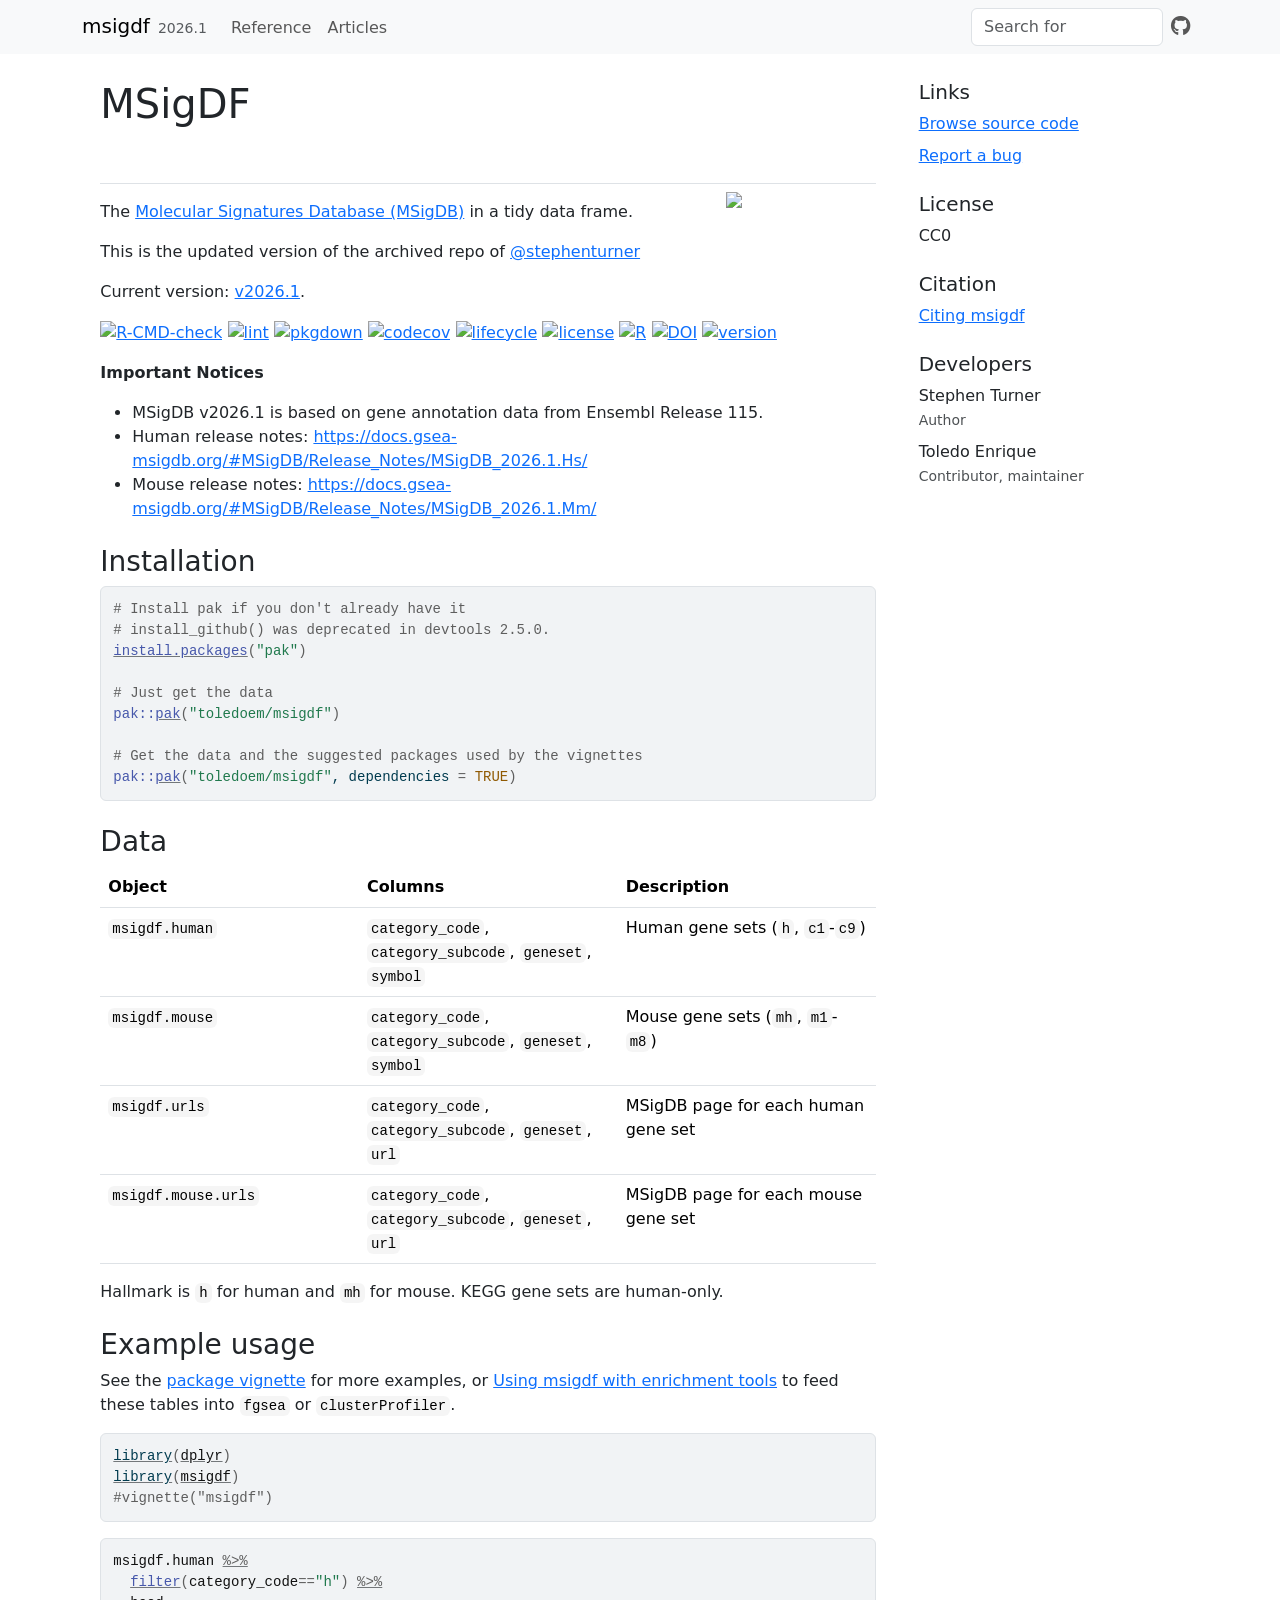
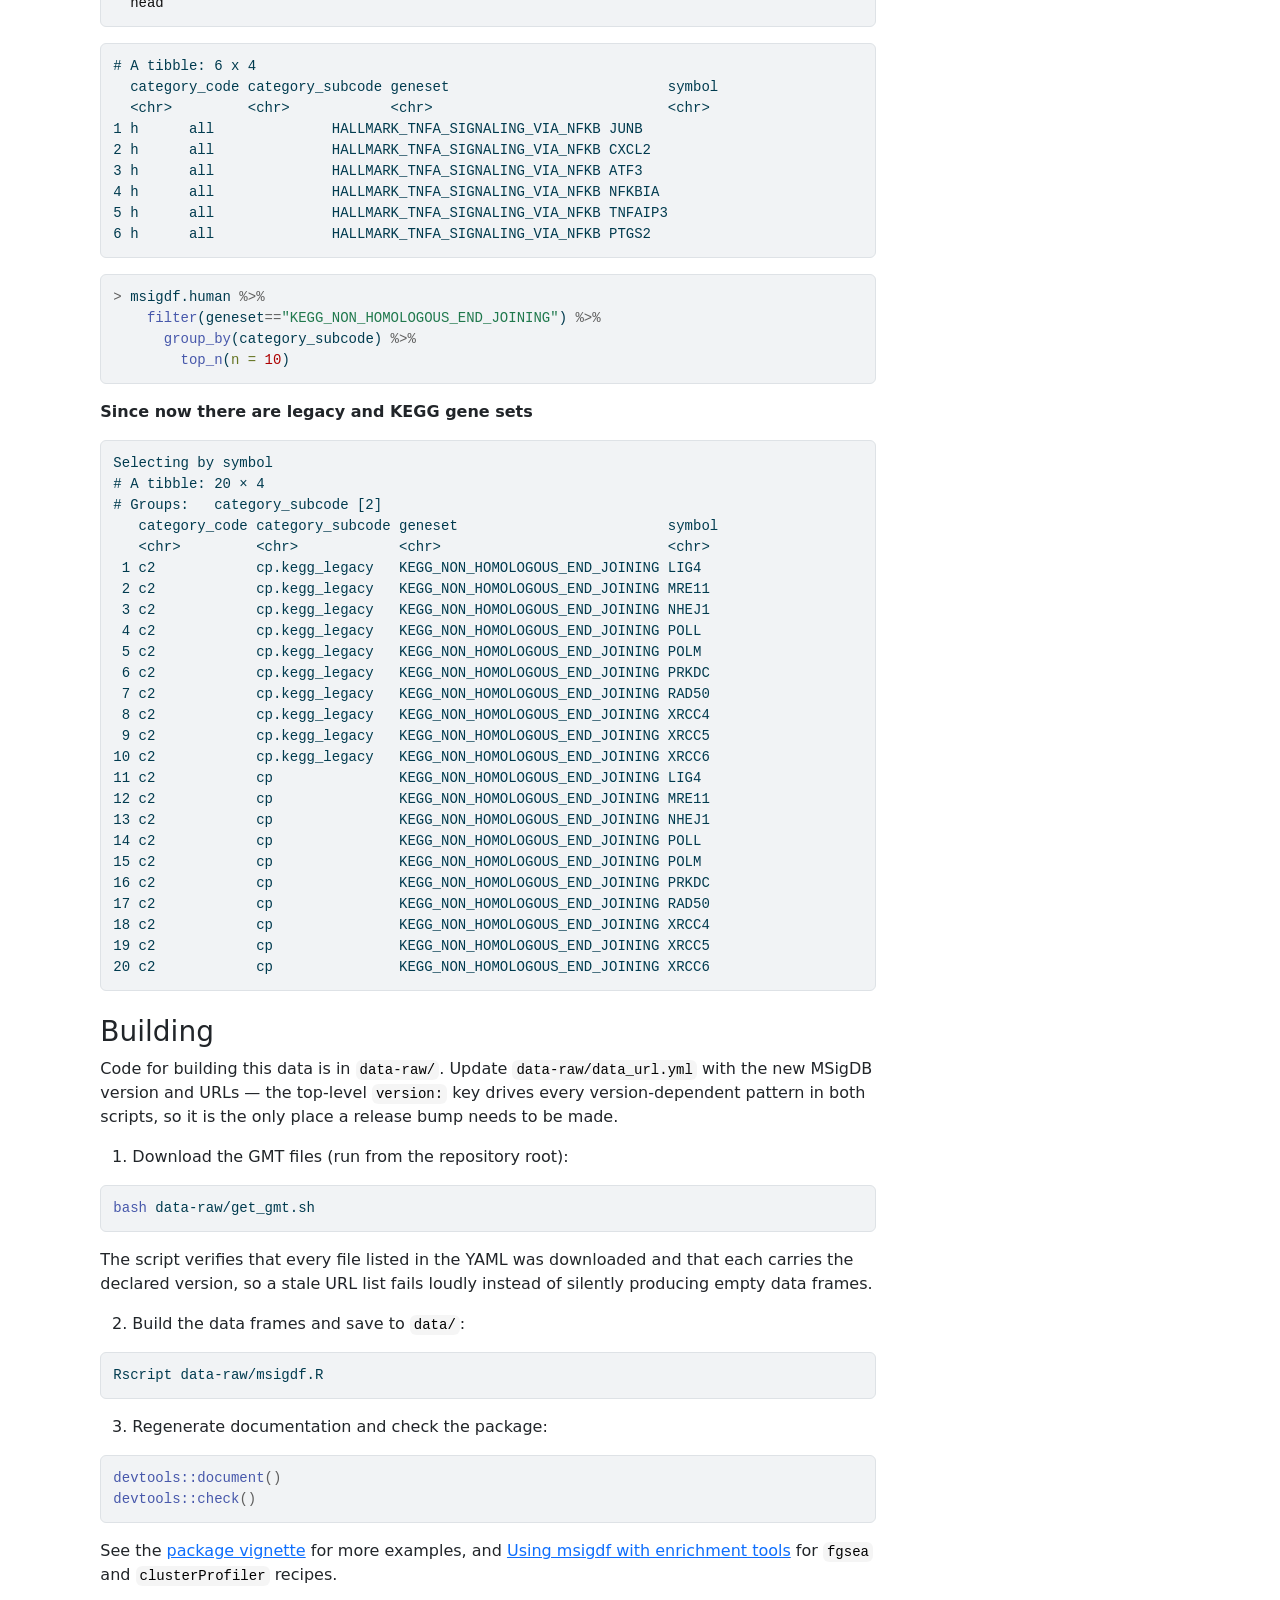
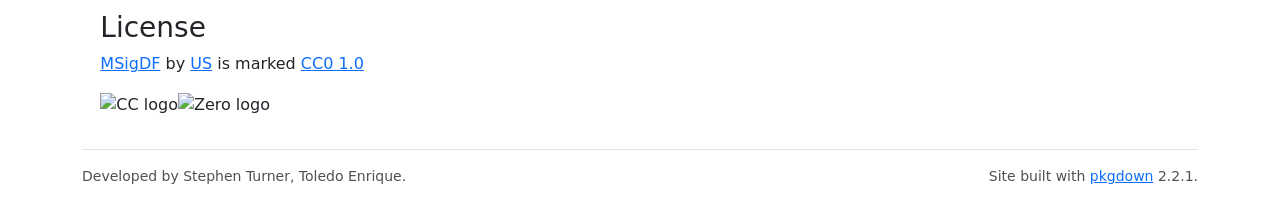
==== index.html @ 51d8883b "Deploying to gh-pages from @ ToledoEM/msigdf@6c881b6baaf37e70aa551304f476801bcb4c322a 🚀" ====
<!DOCTYPE html>
<!-- Generated by pkgdown: do not edit by hand --><html lang="en">
<head>
<meta http-equiv="Content-Type" content="text/html; charset=UTF-8">
<meta charset="utf-8">
<meta http-equiv="X-UA-Compatible" content="IE=edge">
<meta name="viewport" content="width=device-width, initial-scale=1, shrink-to-fit=no">
<title>msigdf • msigdf</title>
<script src="deps/jquery-3.6.0/jquery-3.6.0.min.js"></script><meta name="viewport" content="width=device-width, initial-scale=1, shrink-to-fit=no">
<link href="deps/bootstrap-5.3.8/bootstrap.min.css" rel="stylesheet">
<script src="deps/bootstrap-5.3.8/bootstrap.bundle.min.js"></script><link href="deps/font-awesome-6.5.2/css/all.min.css" rel="stylesheet">
<link href="deps/font-awesome-6.5.2/css/v4-shims.min.css" rel="stylesheet">
<script src="deps/headroom-0.11.0/headroom.min.js"></script><script src="deps/headroom-0.11.0/jQuery.headroom.min.js"></script><script src="deps/bootstrap-toc-1.0.1/bootstrap-toc.min.js"></script><script src="deps/clipboard.js-2.0.11/clipboard.min.js"></script><script src="deps/search-1.0.0/autocomplete.jquery.min.js"></script><script src="deps/search-1.0.0/fuse.min.js"></script><script src="deps/search-1.0.0/mark.min.js"></script><!-- pkgdown --><script src="pkgdown.js"></script><meta property="og:title" content="msigdf">
<meta name="description" content="The Molecular Signatures Database (MSigDB) in a tidy data frame">
<meta property="og:description" content="The Molecular Signatures Database (MSigDB) in a tidy data frame">
<script data-goatcounter="https://etoledo.goatcounter.com/count" async src="//gc.zgo.at/count.js"></script>
</head>
<body>
    <a href="#main" class="visually-hidden-focusable">Skip to contents</a>


    <nav class="navbar navbar-expand-lg fixed-top bg-light" data-bs-theme="light" aria-label="Site navigation"><div class="container">

    <a class="navbar-brand me-2" href="index.html">msigdf</a>

    <small class="nav-text text-muted me-auto" data-bs-toggle="tooltip" data-bs-placement="bottom" title="">2026.1</small>


    <button class="navbar-toggler" type="button" data-bs-toggle="collapse" data-bs-target="#navbar" aria-controls="navbar" aria-expanded="false" aria-label="Toggle navigation">
      <span class="navbar-toggler-icon"></span>
    </button>

    <div id="navbar" class="collapse navbar-collapse ms-3">
      <ul class="navbar-nav me-auto">
<li class="nav-item"><a class="nav-link" href="reference/index.html">Reference</a></li>
<li class="nav-item"><a class="nav-link" href="articles/index.html">Articles</a></li>
      </ul>
<ul class="navbar-nav">
<li class="nav-item"><form class="form-inline" role="search">
 <input class="form-control" type="search" name="search-input" id="search-input" autocomplete="off" aria-label="Search site" placeholder="Search for" data-search-index="search.json">
</form></li>
<li class="nav-item"><a class="external-link nav-link" href="https://github.com/ToledoEM/msigdf/" aria-label="GitHub"><span class="fa fab fa-github fa-lg"></span></a></li>
      </ul>
</div>


  </div>
</nav><div class="container template-home">
<div class="row">
  <main id="main" class="col-md-9"><div class="section level1">
<div class="page-header"><h1 id="msigdf">MSigDF<a class="anchor" aria-label="anchor" href="#msigdf"></a>
</h1></div>
<p><img src="https://toledoem.github.io/img/msigdf_logo.png" align="right" width="150/"></p>
<p>The <a href="https://www.gsea-msigdb.org/gsea/msigdb/index.jsp" class="external-link">Molecular Signatures Database (MSigDB)</a> in a tidy data frame.</p>
<p>This is the updated version of the archived repo of <a href="https://github.com/stephenturner/msigdf/pull/1" class="external-link">@stephenturner</a></p>
<p>Current version: <a href="https://docs.gsea-msigdb.org/#MSigDB/Release_Notes/MSigDB_Latest/" class="external-link">v2026.1</a>.</p>
<p><a href="https://github.com/ToledoEM/msigdf/actions/workflows/R-CMD-check.yaml" class="external-link"><img src="https://img.shields.io/github/actions/workflow/status/ToledoEM/msigdf/R-CMD-check.yaml?branch=master&amp;label=R-CMD-check&amp;style=flat-square" alt="R-CMD-check"></a> <a href="https://github.com/ToledoEM/msigdf/actions/workflows/lint.yaml" class="external-link"><img src="https://img.shields.io/github/actions/workflow/status/ToledoEM/msigdf/lint.yaml?branch=master&amp;label=lint&amp;style=flat-square" alt="lint"></a> <a href="https://toledoem.github.io/msigdf/"><img src="https://img.shields.io/github/actions/workflow/status/ToledoEM/msigdf/pkgdown.yaml?branch=master&amp;label=pkgdown&amp;style=flat-square" alt="pkgdown"></a> <a href="https://app.codecov.io/gh/ToledoEM/msigdf?branch=master" class="external-link"><img src="https://img.shields.io/codecov/c/github/ToledoEM/msigdf?branch=master&amp;style=flat-square" alt="codecov"></a> <a href="https://lifecycle.r-lib.org/articles/stages.html#stable" class="external-link"><img src="https://img.shields.io/badge/lifecycle-stable-brightgreen?style=flat-square" alt="lifecycle"></a> <a href="https://creativecommons.org/publicdomain/zero/1.0/" class="external-link"><img src="https://img.shields.io/badge/license-CC0%201.0-lightgrey?style=flat-square" alt="license"></a> <a href="https://cran.r-project.org/" class="external-link"><img src="https://img.shields.io/badge/R-%3E%3D%203.5-blue?style=flat-square" alt="R"></a> <a href="https://doi.org/10.5281/zenodo.16815639" class="external-link"><img src="https://img.shields.io/badge/DOI-10.5281%2Fzenodo.16815639-blue?style=flat-square" alt="DOI"></a> <a href="https://github.com/ToledoEM/msigdf/releases" class="external-link"><img src="https://img.shields.io/badge/version-2026.1-blue?style=flat-square" alt="version"></a></p>
<p><strong>Important Notices</strong></p>
<ul>
<li>MSigDB v2026.1 is based on gene annotation data from Ensembl Release 115.</li>
<li>Human release notes: <a href="https://docs.gsea-msigdb.org/#MSigDB/Release_Notes/MSigDB_2026.1.Hs/" class="external-link uri">https://docs.gsea-msigdb.org/#MSigDB/Release_Notes/MSigDB_2026.1.Hs/</a>
</li>
<li>Mouse release notes: <a href="https://docs.gsea-msigdb.org/#MSigDB/Release_Notes/MSigDB_2026.1.Mm/" class="external-link uri">https://docs.gsea-msigdb.org/#MSigDB/Release_Notes/MSigDB_2026.1.Mm/</a>
</li>
</ul>
<div class="section level2">
<h2 id="installation">Installation<a class="anchor" aria-label="anchor" href="#installation"></a>
</h2>
<div class="sourceCode" id="cb1"><pre class="downlit sourceCode r">
<code class="sourceCode R"><span><span class="co"># Install pak if you don't already have it </span></span>
<span><span class="co"># install_github() was deprecated in devtools 2.5.0.</span></span>
<span><span class="fu"><a href="https://rdrr.io/r/utils/install.packages.html" class="external-link">install.packages</a></span><span class="op">(</span><span class="st">"pak"</span><span class="op">)</span></span>
<span></span>
<span><span class="co"># Just get the data</span></span>
<span><span class="fu">pak</span><span class="fu">::</span><span class="fu"><a href="https://pak.r-lib.org/reference/pak.html" class="external-link">pak</a></span><span class="op">(</span><span class="st">"toledoem/msigdf"</span><span class="op">)</span></span>
<span></span>
<span><span class="co"># Get the data and the suggested packages used by the vignettes</span></span>
<span><span class="fu">pak</span><span class="fu">::</span><span class="fu"><a href="https://pak.r-lib.org/reference/pak.html" class="external-link">pak</a></span><span class="op">(</span><span class="st">"toledoem/msigdf"</span>, dependencies <span class="op">=</span> <span class="cn">TRUE</span><span class="op">)</span></span></code></pre></div>
</div>
<div class="section level2">
<h2 id="data">Data<a class="anchor" aria-label="anchor" href="#data"></a>
</h2>
<table class="table">
<colgroup>
<col width="33%">
<col width="33%">
<col width="33%">
</colgroup>
<thead><tr>
<th>Object</th>
<th>Columns</th>
<th>Description</th>
</tr></thead>
<tbody>
<tr>
<td><code>msigdf.human</code></td>
<td>
<code>category_code</code>, <code>category_subcode</code>, <code>geneset</code>, <code>symbol</code>
</td>
<td>Human gene sets (<code>h</code>, <code>c1</code>-<code>c9</code>)</td>
</tr>
<tr>
<td><code>msigdf.mouse</code></td>
<td>
<code>category_code</code>, <code>category_subcode</code>, <code>geneset</code>, <code>symbol</code>
</td>
<td>Mouse gene sets (<code>mh</code>, <code>m1</code>-<code>m8</code>)</td>
</tr>
<tr>
<td><code>msigdf.urls</code></td>
<td>
<code>category_code</code>, <code>category_subcode</code>, <code>geneset</code>, <code>url</code>
</td>
<td>MSigDB page for each human gene set</td>
</tr>
<tr>
<td><code>msigdf.mouse.urls</code></td>
<td>
<code>category_code</code>, <code>category_subcode</code>, <code>geneset</code>, <code>url</code>
</td>
<td>MSigDB page for each mouse gene set</td>
</tr>
</tbody>
</table>
<p>Hallmark is <code>h</code> for human and <code>mh</code> for mouse. KEGG gene sets are human-only.</p>
</div>
<div class="section level2">
<h2 id="example-usage">Example usage<a class="anchor" aria-label="anchor" href="#example-usage"></a>
</h2>
<p>See the <a href="https://toledoem.github.io/msigdf/articles/msigdf.html">package vignette</a> for more examples, or <a href="https://toledoem.github.io/msigdf/articles/gsea-workflows.html">Using msigdf with enrichment tools</a> to feed these tables into <code>fgsea</code> or <code>clusterProfiler</code>.</p>
<div class="sourceCode" id="cb2"><pre class="downlit sourceCode r">
<code class="sourceCode R"><span><span class="kw"><a href="https://rdrr.io/r/base/library.html" class="external-link">library</a></span><span class="op">(</span><span class="va"><a href="https://dplyr.tidyverse.org" class="external-link">dplyr</a></span><span class="op">)</span></span>
<span><span class="kw"><a href="https://rdrr.io/r/base/library.html" class="external-link">library</a></span><span class="op">(</span><span class="va"><a href="https://toledoem.github.io/msigdf/">msigdf</a></span><span class="op">)</span></span>
<span><span class="co">#vignette("msigdf")</span></span></code></pre></div>
<div class="sourceCode" id="cb3"><pre class="downlit sourceCode r">
<code class="sourceCode R"><span><span class="va">msigdf.human</span> <span class="op"><a href="https://magrittr.tidyverse.org/reference/pipe.html" class="external-link">%&gt;%</a></span></span>
<span>  <span class="fu"><a href="https://dplyr.tidyverse.org/reference/filter.html" class="external-link">filter</a></span><span class="op">(</span><span class="va">category_code</span><span class="op">==</span><span class="st">"h"</span><span class="op">)</span> <span class="op"><a href="https://magrittr.tidyverse.org/reference/pipe.html" class="external-link">%&gt;%</a></span></span>
<span>  <span class="va">head</span></span></code></pre></div>
<pre><code># A tibble: 6 x 4
  category_code category_subcode geneset                          symbol
  &lt;chr&gt;         &lt;chr&gt;            &lt;chr&gt;                            &lt;chr&gt;
1 h      all              HALLMARK_TNFA_SIGNALING_VIA_NFKB JUNB
2 h      all              HALLMARK_TNFA_SIGNALING_VIA_NFKB CXCL2
3 h      all              HALLMARK_TNFA_SIGNALING_VIA_NFKB ATF3
4 h      all              HALLMARK_TNFA_SIGNALING_VIA_NFKB NFKBIA
5 h      all              HALLMARK_TNFA_SIGNALING_VIA_NFKB TNFAIP3
6 h      all              HALLMARK_TNFA_SIGNALING_VIA_NFKB PTGS2 </code></pre>
<div class="sourceCode" id="cb5"><pre class="sourceCode r"><code class="sourceCode r"><span id="cb5-1"><a href="#cb5-1" tabindex="-1"></a><span class="sc">&gt;</span> msigdf.human <span class="sc">%&gt;%</span> </span>
<span id="cb5-2"><a href="#cb5-2" tabindex="-1"></a>    <span class="fu">filter</span>(geneset<span class="sc">==</span><span class="st">"KEGG_NON_HOMOLOGOUS_END_JOINING"</span>) <span class="sc">%&gt;%</span> </span>
<span id="cb5-3"><a href="#cb5-3" tabindex="-1"></a>      <span class="fu">group_by</span>(category_subcode) <span class="sc">%&gt;%</span> </span>
<span id="cb5-4"><a href="#cb5-4" tabindex="-1"></a>        <span class="fu">top_n</span>(<span class="at">n =</span> <span class="dv">10</span>)</span></code></pre></div>
<p><strong>Since now there are legacy and KEGG gene sets</strong></p>
<pre><code>Selecting by symbol
# A tibble: 20 × 4
# Groups:   category_subcode [2]
   category_code category_subcode geneset                         symbol
   &lt;chr&gt;         &lt;chr&gt;            &lt;chr&gt;                           &lt;chr&gt;
 1 c2            cp.kegg_legacy   KEGG_NON_HOMOLOGOUS_END_JOINING LIG4
 2 c2            cp.kegg_legacy   KEGG_NON_HOMOLOGOUS_END_JOINING MRE11
 3 c2            cp.kegg_legacy   KEGG_NON_HOMOLOGOUS_END_JOINING NHEJ1
 4 c2            cp.kegg_legacy   KEGG_NON_HOMOLOGOUS_END_JOINING POLL
 5 c2            cp.kegg_legacy   KEGG_NON_HOMOLOGOUS_END_JOINING POLM
 6 c2            cp.kegg_legacy   KEGG_NON_HOMOLOGOUS_END_JOINING PRKDC
 7 c2            cp.kegg_legacy   KEGG_NON_HOMOLOGOUS_END_JOINING RAD50
 8 c2            cp.kegg_legacy   KEGG_NON_HOMOLOGOUS_END_JOINING XRCC4
 9 c2            cp.kegg_legacy   KEGG_NON_HOMOLOGOUS_END_JOINING XRCC5
10 c2            cp.kegg_legacy   KEGG_NON_HOMOLOGOUS_END_JOINING XRCC6
11 c2            cp               KEGG_NON_HOMOLOGOUS_END_JOINING LIG4
12 c2            cp               KEGG_NON_HOMOLOGOUS_END_JOINING MRE11
13 c2            cp               KEGG_NON_HOMOLOGOUS_END_JOINING NHEJ1
14 c2            cp               KEGG_NON_HOMOLOGOUS_END_JOINING POLL
15 c2            cp               KEGG_NON_HOMOLOGOUS_END_JOINING POLM
16 c2            cp               KEGG_NON_HOMOLOGOUS_END_JOINING PRKDC
17 c2            cp               KEGG_NON_HOMOLOGOUS_END_JOINING RAD50
18 c2            cp               KEGG_NON_HOMOLOGOUS_END_JOINING XRCC4
19 c2            cp               KEGG_NON_HOMOLOGOUS_END_JOINING XRCC5
20 c2            cp               KEGG_NON_HOMOLOGOUS_END_JOINING XRCC6 </code></pre>
</div>
<div class="section level2">
<h2 id="building">Building<a class="anchor" aria-label="anchor" href="#building"></a>
</h2>
<p>Code for building this data is in <code>data-raw/</code>. Update <code>data-raw/data_url.yml</code> with the new MSigDB version and URLs — the top-level <code>version:</code> key drives every version-dependent pattern in both scripts, so it is the only place a release bump needs to be made.</p>
<ol style="list-style-type: decimal">
<li>Download the GMT files (run from the repository root):</li>
</ol>
<div class="sourceCode" id="cb7"><pre class="sourceCode bash"><code class="sourceCode bash"><span id="cb7-1"><a href="#cb7-1" tabindex="-1"></a><span class="fu">bash</span> data-raw/get_gmt.sh</span></code></pre></div>
<p>The script verifies that every file listed in the YAML was downloaded and that each carries the declared version, so a stale URL list fails loudly instead of silently producing empty data frames.</p>
<ol start="2" style="list-style-type: decimal">
<li>Build the data frames and save to <code>data/</code>:</li>
</ol>
<div class="sourceCode" id="cb8"><pre class="sourceCode bash"><code class="sourceCode bash"><span id="cb8-1"><a href="#cb8-1" tabindex="-1"></a><span class="ex">Rscript</span> data-raw/msigdf.R</span></code></pre></div>
<ol start="3" style="list-style-type: decimal">
<li>Regenerate documentation and check the package:</li>
</ol>
<div class="sourceCode" id="cb9"><pre class="downlit sourceCode r">
<code class="sourceCode R"><span><span class="fu">devtools</span><span class="fu">::</span><span class="fu">document</span><span class="op">(</span><span class="op">)</span></span>
<span><span class="fu">devtools</span><span class="fu">::</span><span class="fu">check</span><span class="op">(</span><span class="op">)</span></span></code></pre></div>
<p>See the <a href="https://toledoem.github.io/msigdf/articles/msigdf.html">package vignette</a> for more examples, and <a href="https://toledoem.github.io/msigdf/articles/gsea-workflows.html">Using msigdf with enrichment tools</a> for <code>fgsea</code> and <code>clusterProfiler</code> recipes.</p>
</div>
<div class="section level2">
<h2 id="license">License<a class="anchor" aria-label="anchor" href="#license"></a>
</h2>
<p><a href="https://creativecommons.org" class="external-link">MSigDF</a> by <a href="https://creativecommons.org" class="external-link">US</a> is marked <a href="https://creativecommons.org/publicdomain/zero/1.0/" class="external-link">CC0 1.0</a></p>
<p><img src="https://mirrors.creativecommons.org/presskit/icons/cc.svg" alt="CC logo" width="30"><img src="https://mirrors.creativecommons.org/presskit/icons/zero.svg" alt="Zero logo" width="30"></p>
</div>
</div>
  </main><aside class="col-md-3"><div class="links">
<h2 data-toc-skip>Links</h2>
<ul class="list-unstyled">
<li><a href="https://github.com/ToledoEM/msigdf/" class="external-link">Browse source code</a></li>
<li><a href="https://github.com/ToledoEM/msigdf/issues" class="external-link">Report a bug</a></li>
</ul>
</div>

<div class="license">
<h2 data-toc-skip>License</h2>
<ul class="list-unstyled">
<li>CC0</li>
</ul>
</div>


<div class="citation">
<h2 data-toc-skip>Citation</h2>
<ul class="list-unstyled">
<li><a href="authors.html#citation">Citing msigdf</a></li>
</ul>
</div>

<div class="developers">
<h2 data-toc-skip>Developers</h2>
<ul class="list-unstyled">
<li>Stephen Turner <br><small class="roles"> Author </small>   </li>
<li>Toledo Enrique <br><small class="roles"> Contributor, maintainer </small>   </li>
</ul>
</div>



  </aside>
</div>


    <footer><div class="pkgdown-footer-left">
  <p>Developed by Stephen Turner, Toledo Enrique.</p>
</div>

<div class="pkgdown-footer-right">
  <p>Site built with <a href="https://pkgdown.r-lib.org/" class="external-link">pkgdown</a> 2.2.1.</p>
</div>

    </footer>
</div>





  </body>
</html>
---- deps/font-awesome-6.5.2/css/v4-shims.min.css ----
/*!
 * Font Awesome Free 6.5.2 by @fontawesome - https://fontawesome.com
 * License - https://fontawesome.com/license/free (Icons: CC BY 4.0, Fonts: SIL OFL 1.1, Code: MIT License)
 * Copyright 2024 Fonticons, Inc.
 */
.fa.fa-glass:before{content:"\f000"}.fa.fa-envelope-o{font-family:"Font Awesome 6 Free";font-weight:400}.fa.fa-envelope-o:before{content:"\f0e0"}.fa.fa-star-o{font-family:"Font Awesome 6 Free";font-weight:400}.fa.fa-star-o:before{content:"\f005"}.fa.fa-close:before,.fa.fa-remove:before{content:"\f00d"}.fa.fa-gear:before{content:"\f013"}.fa.fa-trash-o{font-family:"Font Awesome 6 Free";font-weight:400}.fa.fa-trash-o:before{content:"\f2ed"}.fa.fa-home:before{content:"\f015"}.fa.fa-file-o{font-family:"Font Awesome 6 Free";font-weight:400}.fa.fa-file-o:before{content:"\f15b"}.fa.fa-clock-o{font-family:"Font Awesome 6 Free";font-weight:400}.fa.fa-clock-o:before{content:"\f017"}.fa.fa-arrow-circle-o-down{font-family:"Font Awesome 6 Free";font-weight:400}.fa.fa-arrow-circle-o-down:before{content:"\f358"}.fa.fa-arrow-circle-o-up{font-family:"Font Awesome 6 Free";font-weight:400}.fa.fa-arrow-circle-o-up:before{content:"\f35b"}.fa.fa-play-circle-o{font-family:"Font Awesome 6 Free";font-weight:400}.fa.fa-play-circle-o:before{content:"\f144"}.fa.fa-repeat:before,.fa.fa-rotate-right:before{content:"\f01e"}.fa.fa-refresh:before{content:"\f021"}.fa.fa-list-alt{font-family:"Font Awesome 6 Free";font-weight:400}.fa.fa-list-alt:before{content:"\f022"}.fa.fa-dedent:before{content:"\f03b"}.fa.fa-video-camera:before{content:"\f03d"}.fa.fa-picture-o{font-family:"Font Awesome 6 Free";font-weight:400}.fa.fa-picture-o:before{content:"\f03e"}.fa.fa-photo{font-family:"Font Awesome 6 Free";font-weight:400}.fa.fa-photo:before{content:"\f03e"}.fa.fa-image{font-family:"Font Awesome 6 Free";font-weight:400}.fa.fa-image:before{content:"\f03e"}.fa.fa-map-marker:before{content:"\f3c5"}.fa.fa-pencil-square-o{font-family:"Font Awesome 6 Free";font-weight:400}.fa.fa-pencil-square-o:before{content:"\f044"}.fa.fa-edit{font-family:"Font Awesome 6 Free";font-weight:400}.fa.fa-edit:before{content:"\f044"}.fa.fa-share-square-o:before{content:"\f14d"}.fa.fa-check-square-o{font-family:"Font Awesome 6 Free";font-weight:400}.fa.fa-check-square-o:before{content:"\f14a"}.fa.fa-arrows:before{content:"\f0b2"}.fa.fa-times-circle-o{font-family:"Font Awesome 6 Free";font-weight:400}.fa.fa-times-circle-o:before{content:"\f057"}.fa.fa-check-circle-o{font-family:"Font Awesome 6 Free";font-weight:400}.fa.fa-check-circle-o:before{content:"\f058"}.fa.fa-mail-forward:before{content:"\f064"}.fa.fa-expand:before{content:"\f424"}.fa.fa-compress:before{content:"\f422"}.fa.fa-eye,.fa.fa-eye-slash{font-family:"Font Awesome 6 Free";font-weight:400}.fa.fa-warning:before{content:"\f071"}.fa.fa-calendar:before{content:"\f073"}.fa.fa-arrows-v:before{content:"\f338"}.fa.fa-arrows-h:before{content:"\f337"}.fa.fa-bar-chart-o:before,.fa.fa-bar-chart:before{content:"\e0e3"}.fa.fa-twitter-square{font-family:"Font Awesome 6 Brands";font-weight:400}.fa.fa-twitter-square:before{content:"\f081"}.fa.fa-facebook-square{font-family:"Font Awesome 6 Brands";font-weight:400}.fa.fa-facebook-square:before{content:"\f082"}.fa.fa-gears:before{content:"\f085"}.fa.fa-thumbs-o-up{font-family:"Font Awesome 6 Free";font-weight:400}.fa.fa-thumbs-o-up:before{content:"\f164"}.fa.fa-thumbs-o-down{font-family:"Font Awesome 6 Free";font-weight:400}.fa.fa-thumbs-o-down:before{content:"\f165"}.fa.fa-heart-o{font-family:"Font Awesome 6 Free";font-weight:400}.fa.fa-heart-o:before{content:"\f004"}.fa.fa-sign-out:before{content:"\f2f5"}.fa.fa-linkedin-square{font-family:"Font Awesome 6 Brands";font-weight:400}.fa.fa-linkedin-square:before{content:"\f08c"}.fa.fa-thumb-tack:before{content:"\f08d"}.fa.fa-external-link:before{content:"\f35d"}.fa.fa-sign-in:before{content:"\f2f6"}.fa.fa-github-square{font-family:"Font Awesome 6 Brands";font-weight:400}.fa.fa-github-square:before{content:"\f092"}.fa.fa-lemon-o{font-family:"Font Awesome 6 Free";font-weight:400}.fa.fa-lemon-o:before{content:"\f094"}.fa.fa-square-o{font-family:"Font Awesome 6 Free";font-weight:400}.fa.fa-square-o:before{content:"\f0c8"}.fa.fa-bookmark-o{font-family:"Font Awesome 6 Free";font-weight:400}.fa.fa-bookmark-o:before{content:"\f02e"}.fa.fa-facebook,.fa.fa-twitter{font-family:"Font Awesome 6 Brands";font-weight:400}.fa.fa-facebook:before{content:"\f39e"}.fa.fa-facebook-f{font-family:"Font Awesome 6 Brands";font-weight:400}.fa.fa-facebook-f:before{content:"\f39e"}.fa.fa-github{font-family:"Font Awesome 6 Brands";font-weight:400}.fa.fa-credit-card{font-family:"Font Awesome 6 Free";font-weight:400}.fa.fa-feed:before{content:"\f09e"}.fa.fa-hdd-o{font-family:"Font Awesome 6 Free";font-weight:400}.fa.fa-hdd-o:before{content:"\f0a0"}.fa.fa-hand-o-right{font-family:"Font Awesome 6 Free";font-weight:400}.fa.fa-hand-o-right:before{content:"\f0a4"}.fa.fa-hand-o-left{font-family:"Font Awesome 6 Free";font-weight:400}.fa.fa-hand-o-left:before{content:"\f0a5"}.fa.fa-hand-o-up{font-family:"Font Awesome 6 Free";font-weight:400}.fa.fa-hand-o-up:before{content:"\f0a6"}.fa.fa-hand-o-down{font-family:"Font Awesome 6 Free";font-weight:400}.fa.fa-hand-o-down:before{content:"\f0a7"}.fa.fa-globe:before{content:"\f57d"}.fa.fa-tasks:before{content:"\f828"}.fa.fa-arrows-alt:before{content:"\f31e"}.fa.fa-group:before{content:"\f0c0"}.fa.fa-chain:before{content:"\f0c1"}.fa.fa-cut:before{content:"\f0c4"}.fa.fa-files-o{font-family:"Font Awesome 6 Free";font-weight:400}.fa.fa-files-o:before{content:"\f0c5"}.fa.fa-floppy-o{font-family:"Font Awesome 6 Free";font-weight:400}.fa.fa-floppy-o:before{content:"\f0c7"}.fa.fa-save{font-family:"Font Awesome 6 Free";font-weight:400}.fa.fa-save:before{content:"\f0c7"}.fa.fa-navicon:before,.fa.fa-reorder:before{content:"\f0c9"}.fa.fa-magic:before{content:"\e2ca"}.fa.fa-pinterest,.fa.fa-pinterest-square{font-family:"Font Awesome 6 Brands";font-weight:400}.fa.fa-pinterest-square:before{content:"\f0d3"}.fa.fa-google-plus-square{font-family:"Font Awesome 6 Brands";font-weight:400}.fa.fa-google-plus-square:before{content:"\f0d4"}.fa.fa-google-plus{font-family:"Font Awesome 6 Brands";font-weight:400}.fa.fa-google-plus:before{content:"\f0d5"}.fa.fa-money:before{content:"\f3d1"}.fa.fa-unsorted:before{content:"\f0dc"}.fa.fa-sort-desc:before{content:"\f0dd"}.fa.fa-sort-asc:before{content:"\f0de"}.fa.fa-linkedin{font-family:"Font Awesome 6 Brands";font-weight:400}.fa.fa-linkedin:before{content:"\f0e1"}.fa.fa-rotate-left:before{content:"\f0e2"}.fa.fa-legal:before{content:"\f0e3"}.fa.fa-dashboard:before,.fa.fa-tachometer:before{content:"\f625"}.fa.fa-comment-o{font-family:"Font Awesome 6 Free";font-weight:400}.fa.fa-comment-o:before{content:"\f075"}.fa.fa-comments-o{font-family:"Font Awesome 6 Free";font-weight:400}.fa.fa-comments-o:before{content:"\f086"}.fa.fa-flash:before{content:"\f0e7"}.fa.fa-clipboard:before{content:"\f0ea"}.fa.fa-lightbulb-o{font-family:"Font Awesome 6 Free";font-weight:400}.fa.fa-lightbulb-o:before{content:"\f0eb"}.fa.fa-exchange:before{content:"\f362"}.fa.fa-cloud-download:before{content:"\f0ed"}.fa.fa-cloud-upload:before{content:"\f0ee"}.fa.fa-bell-o{font-family:"Font Awesome 6 Free";font-weight:400}.fa.fa-bell-o:before{content:"\f0f3"}.fa.fa-cutlery:before{content:"\f2e7"}.fa.fa-file-text-o{font-family:"Font Awesome 6 Free";font-weight:400}.fa.fa-file-text-o:before{content:"\f15c"}.fa.fa-building-o{font-family:"Font Awesome 6 Free";font-weight:400}.fa.fa-building-o:before{content:"\f1ad"}.fa.fa-hospital-o{font-family:"Font Awesome 6 Free";font-weight:400}.fa.fa-hospital-o:before{content:"\f0f8"}.fa.fa-tablet:before{content:"\f3fa"}.fa.fa-mobile-phone:before,.fa.fa-mobile:before{content:"\f3cd"}.fa.fa-circle-o{font-family:"Font Awesome 6 Free";font-weight:400}.fa.fa-circle-o:before{content:"\f111"}.fa.fa-mail-reply:before{content:"\f3e5"}.fa.fa-github-alt{font-family:"Font Awesome 6 Brands";font-weight:400}.fa.fa-folder-o{font-family:"Font Awesome 6 Free";font-weight:400}.fa.fa-folder-o:before{content:"\f07b"}.fa.fa-folder-open-o{font-family:"Font Awesome 6 Free";font-weight:400}.fa.fa-folder-open-o:before{content:"\f07c"}.fa.fa-smile-o{font-family:"Font Awesome 6 Free";font-weight:400}.fa.fa-smile-o:before{content:"\f118"}.fa.fa-frown-o{font-family:"Font Awesome 6 Free";font-weight:400}.fa.fa-frown-o:before{content:"\f119"}.fa.fa-meh-o{font-family:"Font Awesome 6 Free";font-weight:400}.fa.fa-meh-o:before{content:"\f11a"}.fa.fa-keyboard-o{font-family:"Font Awesome 6 Free";font-weight:400}.fa.fa-keyboard-o:before{content:"\f11c"}.fa.fa-flag-o{font-family:"Font Awesome 6 Free";font-weight:400}.fa.fa-flag-o:before{content:"\f024"}.fa.fa-mail-reply-all:before{content:"\f122"}.fa.fa-star-half-o{font-family:"Font Awesome 6 Free";font-weight:400}.fa.fa-star-half-o:before{content:"\f5c0"}.fa.fa-star-half-empty{font-family:"Font Awesome 6 Free";font-weight:400}.fa.fa-star-half-empty:before{content:"\f5c0"}.fa.fa-star-half-full{font-family:"Font Awesome 6 Free";font-weight:400}.fa.fa-star-half-full:before{content:"\f5c0"}.fa.fa-code-fork:before{content:"\f126"}.fa.fa-chain-broken:before,.fa.fa-unlink:before{content:"\f127"}.fa.fa-calendar-o{font-family:"Font Awesome 6 Free";font-weight:400}.fa.fa-calendar-o:before{content:"\f133"}.fa.fa-css3,.fa.fa-html5,.fa.fa-maxcdn{font-family:"Font Awesome 6 Brands";font-weight:400}.fa.fa-unlock-alt:before{content:"\f09c"}.fa.fa-minus-square-o{font-family:"Font Awesome 6 Free";font-weight:400}.fa.fa-minus-square-o:before{content:"\f146"}.fa.fa-level-up:before{content:"\f3bf"}.fa.fa-level-down:before{content:"\f3be"}.fa.fa-pencil-square:before{content:"\f14b"}.fa.fa-external-link-square:before{content:"\f360"}.fa.fa-compass{font-family:"Font Awesome 6 Free";font-weight:400}.fa.fa-caret-square-o-down{font-family:"Font Awesome 6 Free";font-weight:400}.fa.fa-caret-square-o-down:before{content:"\f150"}.fa.fa-toggle-down{font-family:"Font Awesome 6 Free";font-weight:400}.fa.fa-toggle-down:before{content:"\f150"}.fa.fa-caret-square-o-up{font-family:"Font Awesome 6 Free";font-weight:400}.fa.fa-caret-square-o-up:before{content:"\f151"}.fa.fa-toggle-up{font-family:"Font Awesome 6 Free";font-weight:400}.fa.fa-toggle-up:before{content:"\f151"}.fa.fa-caret-square-o-right{font-family:"Font Awesome 6 Free";font-weight:400}.fa.fa-caret-square-o-right:before{content:"\f152"}.fa.fa-toggle-right{font-family:"Font Awesome 6 Free";font-weight:400}.fa.fa-toggle-right:before{content:"\f152"}.fa.fa-eur:before,.fa.fa-euro:before{content:"\f153"}.fa.fa-gbp:before{content:"\f154"}.fa.fa-dollar:before,.fa.fa-usd:before{content:"\24"}.fa.fa-inr:before,.fa.fa-rupee:before{content:"\e1bc"}.fa.fa-cny:before,.fa.fa-jpy:before,.fa.fa-rmb:before,.fa.fa-yen:before{content:"\f157"}.fa.fa-rouble:before,.fa.fa-rub:before,.fa.fa-ruble:before{content:"\f158"}.fa.fa-krw:before,.fa.fa-won:before{content:"\f159"}.fa.fa-bitcoin,.fa.fa-btc{font-family:"Font Awesome 6 Brands";font-weight:400}.fa.fa-bitcoin:before{content:"\f15a"}.fa.fa-file-text:before{content:"\f15c"}.fa.fa-sort-alpha-asc:before{content:"\f15d"}.fa.fa-sort-alpha-desc:before{content:"\f881"}.fa.fa-sort-amount-asc:before{content:"\f884"}.fa.fa-sort-amount-desc:before{content:"\f160"}.fa.fa-sort-numeric-asc:before{content:"\f162"}.fa.fa-sort-numeric-desc:before{content:"\f886"}.fa.fa-youtube-square{font-family:"Font Awesome 6 Brands";font-weight:400}.fa.fa-youtube-square:before{content:"\f431"}.fa.fa-xing,.fa.fa-xing-square,.fa.fa-youtube{font-family:"Font Awesome 6 Brands";font-weight:400}.fa.fa-xing-square:before{content:"\f169"}.fa.fa-youtube-play{font-family:"Font Awesome 6 Brands";font-weight:400}.fa.fa-youtube-play:before{content:"\f167"}.fa.fa-adn,.fa.fa-bitbucket,.fa.fa-bitbucket-square,.fa.fa-dropbox,.fa.fa-flickr,.fa.fa-instagram,.fa.fa-stack-overflow{font-family:"Font Awesome 6 Brands";font-weight:400}.fa.fa-bitbucket-square:before{content:"\f171"}.fa.fa-tumblr,.fa.fa-tumblr-square{font-family:"Font Awesome 6 Brands";font-weight:400}.fa.fa-tumblr-square:before{content:"\f174"}.fa.fa-long-arrow-down:before{content:"\f309"}.fa.fa-long-arrow-up:before{content:"\f30c"}.fa.fa-long-arrow-left:before{content:"\f30a"}.fa.fa-long-arrow-right:before{content:"\f30b"}.fa.fa-android,.fa.fa-apple,.fa.fa-dribbble,.fa.fa-foursquare,.fa.fa-gittip,.fa.fa-gratipay,.fa.fa-linux,.fa.fa-skype,.fa.fa-trello,.fa.fa-windows{font-family:"Font Awesome 6 Brands";font-weight:400}.fa.fa-gittip:before{content:"\f184"}.fa.fa-sun-o{font-family:"Font Awesome 6 Free";font-weight:400}.fa.fa-sun-o:before{content:"\f185"}.fa.fa-moon-o{font-family:"Font Awesome 6 Free";font-weight:400}.fa.fa-moon-o:before{content:"\f186"}.fa.fa-pagelines,.fa.fa-renren,.fa.fa-stack-exchange,.fa.fa-vk,.fa.fa-weibo{font-family:"Font Awesome 6 Brands";font-weight:400}.fa.fa-arrow-circle-o-right{font-family:"Font Awesome 6 Free";font-weight:400}.fa.fa-arrow-circle-o-right:before{content:"\f35a"}.fa.fa-arrow-circle-o-left{font-family:"Font Awesome 6 Free";font-weight:400}.fa.fa-arrow-circle-o-left:before{content:"\f359"}.fa.fa-caret-square-o-left{font-family:"Font Awesome 6 Free";font-weight:400}.fa.fa-caret-square-o-left:before{content:"\f191"}.fa.fa-toggle-left{font-family:"Font Awesome 6 Free";font-weight:400}.fa.fa-toggle-left:before{content:"\f191"}.fa.fa-dot-circle-o{font-family:"Font Awesome 6 Free";font-weight:400}.fa.fa-dot-circle-o:before{content:"\f192"}.fa.fa-vimeo-square{font-family:"Font Awesome 6 Brands";font-weight:400}.fa.fa-vimeo-square:before{content:"\f194"}.fa.fa-try:before,.fa.fa-turkish-lira:before{content:"\e2bb"}.fa.fa-plus-square-o{font-family:"Font Awesome 6 Free";font-weight:400}.fa.fa-plus-square-o:before{content:"\f0fe"}.fa.fa-openid,.fa.fa-slack,.fa.fa-wordpress{font-family:"Font Awesome 6 Brands";font-weight:400}.fa.fa-bank:before,.fa.fa-institution:before{content:"\f19c"}.fa.fa-mortar-board:before{content:"\f19d"}.fa.fa-google,.fa.fa-reddit,.fa.fa-reddit-square,.fa.fa-yahoo{font-family:"Font Awesome 6 Brands";font-weight:400}.fa.fa-reddit-square:before{content:"\f1a2"}.fa.fa-behance,.fa.fa-behance-square,.fa.fa-delicious,.fa.fa-digg,.fa.fa-drupal,.fa.fa-joomla,.fa.fa-pied-piper-alt,.fa.fa-pied-piper-pp,.fa.fa-stumbleupon,.fa.fa-stumbleupon-circle{font-family:"Font Awesome 6 Brands";font-weight:400}.fa.fa-behance-square:before{content:"\f1b5"}.fa.fa-steam,.fa.fa-steam-square{font-family:"Font Awesome 6 Brands";font-weight:400}.fa.fa-steam-square:before{content:"\f1b7"}.fa.fa-automobile:before{content:"\f1b9"}.fa.fa-cab:before{content:"\f1ba"}.fa.fa-deviantart,.fa.fa-soundcloud,.fa.fa-spotify{font-family:"Font Awesome 6 Brands";font-weight:400}.fa.fa-file-pdf-o{font-family:"Font Awesome 6 Free";font-weight:400}.fa.fa-file-pdf-o:before{content:"\f1c1"}.fa.fa-file-word-o{font-family:"Font Awesome 6 Free";font-weight:400}.fa.fa-file-word-o:before{content:"\f1c2"}.fa.fa-file-excel-o{font-family:"Font Awesome 6 Free";font-weight:400}.fa.fa-file-excel-o:before{content:"\f1c3"}.fa.fa-file-powerpoint-o{font-family:"Font Awesome 6 Free";font-weight:400}.fa.fa-file-powerpoint-o:before{content:"\f1c4"}.fa.fa-file-image-o{font-family:"Font Awesome 6 Free";font-weight:400}.fa.fa-file-image-o:before{content:"\f1c5"}.fa.fa-file-photo-o{font-family:"Font Awesome 6 Free";font-weight:400}.fa.fa-file-photo-o:before{content:"\f1c5"}.fa.fa-file-picture-o{font-family:"Font Awesome 6 Free";font-weight:400}.fa.fa-file-picture-o:before{content:"\f1c5"}.fa.fa-file-archive-o{font-family:"Font Awesome 6 Free";font-weight:400}.fa.fa-file-archive-o:before{content:"\f1c6"}.fa.fa-file-zip-o{font-family:"Font Awesome 6 Free";font-weight:400}.fa.fa-file-zip-o:before{content:"\f1c6"}.fa.fa-file-audio-o{font-family:"Font Awesome 6 Free";font-weight:400}.fa.fa-file-audio-o:before{content:"\f1c7"}.fa.fa-file-sound-o{font-family:"Font Awesome 6 Free";font-weight:400}.fa.fa-file-sound-o:before{content:"\f1c7"}.fa.fa-file-video-o{font-family:"Font Awesome 6 Free";font-weight:400}.fa.fa-file-video-o:before{content:"\f1c8"}.fa.fa-file-movie-o{font-family:"Font Awesome 6 Free";font-weight:400}.fa.fa-file-movie-o:before{content:"\f1c8"}.fa.fa-file-code-o{font-family:"Font Awesome 6 Free";font-weight:400}.fa.fa-file-code-o:before{content:"\f1c9"}.fa.fa-codepen,.fa.fa-jsfiddle,.fa.fa-vine{font-family:"Font Awesome 6 Brands";font-weight:400}.fa.fa-life-bouy:before,.fa.fa-life-buoy:before,.fa.fa-life-saver:before,.fa.fa-support:before{content:"\f1cd"}.fa.fa-circle-o-notch:before{content:"\f1ce"}.fa.fa-ra,.fa.fa-rebel{font-family:"Font Awesome 6 Brands";font-weight:400}.fa.fa-ra:before{content:"\f1d0"}.fa.fa-resistance{font-family:"Font Awesome 6 Brands";font-weight:400}.fa.fa-resistance:before{content:"\f1d0"}.fa.fa-empire,.fa.fa-ge{font-family:"Font Awesome 6 Brands";font-weight:400}.fa.fa-ge:before{content:"\f1d1"}.fa.fa-git-square{font-family:"Font Awesome 6 Brands";font-weight:400}.fa.fa-git-square:before{content:"\f1d2"}.fa.fa-git,.fa.fa-hacker-news,.fa.fa-y-combinator-square{font-family:"Font Awesome 6 Brands";font-weight:400}.fa.fa-y-combinator-square:before{content:"\f1d4"}.fa.fa-yc-square{font-family:"Font Awesome 6 Brands";font-weight:400}.fa.fa-yc-square:before{content:"\f1d4"}.fa.fa-qq,.fa.fa-tencent-weibo,.fa.fa-wechat,.fa.fa-weixin{font-family:"Font Awesome 6 Brands";font-weight:400}.fa.fa-wechat:before{content:"\f1d7"}.fa.fa-send:before{content:"\f1d8"}.fa.fa-paper-plane-o{font-family:"Font Awesome 6 Free";font-weight:400}.fa.fa-paper-plane-o:before{content:"\f1d8"}.fa.fa-send-o{font-family:"Font Awesome 6 Free";font-weight:400}.fa.fa-send-o:before{content:"\f1d8"}.fa.fa-circle-thin{font-family:"Font Awesome 6 Free";font-weight:400}.fa.fa-circle-thin:before{content:"\f111"}.fa.fa-header:before{content:"\f1dc"}.fa.fa-futbol-o{font-family:"Font Awesome 6 Free";font-weight:400}.fa.fa-futbol-o:before{content:"\f1e3"}.fa.fa-soccer-ball-o{font-family:"Font Awesome 6 Free";font-weight:400}.fa.fa-soccer-ball-o:before{content:"\f1e3"}.fa.fa-slideshare,.fa.fa-twitch,.fa.fa-yelp{font-family:"Font Awesome 6 Brands";font-weight:400}.fa.fa-newspaper-o{font-family:"Font Awesome 6 Free";font-weight:400}.fa.fa-newspaper-o:before{content:"\f1ea"}.fa.fa-cc-amex,.fa.fa-cc-discover,.fa.fa-cc-mastercard,.fa.fa-cc-paypal,.fa.fa-cc-stripe,.fa.fa-cc-visa,.fa.fa-google-wallet,.fa.fa-paypal{font-family:"Font Awesome 6 Brands";font-weight:400}.fa.fa-bell-slash-o{font-family:"Font Awesome 6 Free";font-weight:400}.fa.fa-bell-slash-o:before{content:"\f1f6"}.fa.fa-trash:before{content:"\f2ed"}.fa.fa-copyright{font-family:"Font Awesome 6 Free";font-weight:400}.fa.fa-eyedropper:before{content:"\f1fb"}.fa.fa-area-chart:before{content:"\f1fe"}.fa.fa-pie-chart:before{content:"\f200"}.fa.fa-line-chart:before{content:"\f201"}.fa.fa-lastfm,.fa.fa-lastfm-square{font-family:"Font Awesome 6 Brands";font-weight:400}.fa.fa-lastfm-square:before{content:"\f203"}.fa.fa-angellist,.fa.fa-ioxhost{font-family:"Font Awesome 6 Brands";font-weight:400}.fa.fa-cc{font-family:"Font Awesome 6 Free";font-weight:400}.fa.fa-cc:before{content:"\f20a"}.fa.fa-ils:before,.fa.fa-shekel:before,.fa.fa-sheqel:before{content:"\f20b"}.fa.fa-buysellads,.fa.fa-connectdevelop,.fa.fa-dashcube,.fa.fa-forumbee,.fa.fa-leanpub,.fa.fa-sellsy,.fa.fa-shirtsinbulk,.fa.fa-simplybuilt,.fa.fa-skyatlas{font-family:"Font Awesome 6 Brands";font-weight:400}.fa.fa-diamond{font-family:"Font Awesome 6 Free";font-weight:400}.fa.fa-diamond:before{content:"\f3a5"}.fa.fa-intersex:before,.fa.fa-transgender:before{content:"\f224"}.fa.fa-transgender-alt:before{content:"\f225"}.fa.fa-facebook-official{font-family:"Font Awesome 6 Brands";font-weight:400}.fa.fa-facebook-official:before{content:"\f09a"}.fa.fa-pinterest-p,.fa.fa-whatsapp{font-family:"Font Awesome 6 Brands";font-weight:400}.fa.fa-hotel:before{content:"\f236"}.fa.fa-medium,.fa.fa-viacoin,.fa.fa-y-combinator,.fa.fa-yc{font-family:"Font Awesome 6 Brands";font-weight:400}.fa.fa-yc:before{content:"\f23b"}.fa.fa-expeditedssl,.fa.fa-opencart,.fa.fa-optin-monster{font-family:"Font Awesome 6 Brands";font-weight:400}.fa.fa-battery-4:before,.fa.fa-battery:before{content:"\f240"}.fa.fa-battery-3:before{content:"\f241"}.fa.fa-battery-2:before{content:"\f242"}.fa.fa-battery-1:before{content:"\f243"}.fa.fa-battery-0:before{content:"\f244"}.fa.fa-object-group,.fa.fa-object-ungroup,.fa.fa-sticky-note-o{font-family:"Font Awesome 6 Free";font-weight:400}.fa.fa-sticky-note-o:before{content:"\f249"}.fa.fa-cc-diners-club,.fa.fa-cc-jcb{font-family:"Font Awesome 6 Brands";font-weight:400}.fa.fa-clone{font-family:"Font Awesome 6 Free";font-weight:400}.fa.fa-hourglass-o:before{content:"\f254"}.fa.fa-hourglass-1:before{content:"\f251"}.fa.fa-hourglass-2:before{content:"\f252"}.fa.fa-hourglass-3:before{content:"\f253"}.fa.fa-hand-rock-o{font-family:"Font Awesome 6 Free";font-weight:400}.fa.fa-hand-rock-o:before{content:"\f255"}.fa.fa-hand-grab-o{font-family:"Font Awesome 6 Free";font-weight:400}.fa.fa-hand-grab-o:before{content:"\f255"}.fa.fa-hand-paper-o{font-family:"Font Awesome 6 Free";font-weight:400}.fa.fa-hand-paper-o:before{content:"\f256"}.fa.fa-hand-stop-o{font-family:"Font Awesome 6 Free";font-weight:400}.fa.fa-hand-stop-o:before{content:"\f256"}.fa.fa-hand-scissors-o{font-family:"Font Awesome 6 Free";font-weight:400}.fa.fa-hand-scissors-o:before{content:"\f257"}.fa.fa-hand-lizard-o{font-family:"Font Awesome 6 Free";font-weight:400}.fa.fa-hand-lizard-o:before{content:"\f258"}.fa.fa-hand-spock-o{font-family:"Font Awesome 6 Free";font-weight:400}.fa.fa-hand-spock-o:before{content:"\f259"}.fa.fa-hand-pointer-o{font-family:"Font Awesome 6 Free";font-weight:400}.fa.fa-hand-pointer-o:before{content:"\f25a"}.fa.fa-hand-peace-o{font-family:"Font Awesome 6 Free";font-weight:400}.fa.fa-hand-peace-o:before{content:"\f25b"}.fa.fa-registered{font-family:"Font Awesome 6 Free";font-weight:400}.fa.fa-creative-commons,.fa.fa-gg,.fa.fa-gg-circle,.fa.fa-odnoklassniki,.fa.fa-odnoklassniki-square{font-family:"Font Awesome 6 Brands";font-weight:400}.fa.fa-odnoklassniki-square:before{content:"\f264"}.fa.fa-chrome,.fa.fa-firefox,.fa.fa-get-pocket,.fa.fa-internet-explorer,.fa.fa-opera,.fa.fa-safari,.fa.fa-wikipedia-w{font-family:"Font Awesome 6 Brands";font-weight:400}.fa.fa-television:before{content:"\f26c"}.fa.fa-500px,.fa.fa-amazon,.fa.fa-contao{font-family:"Font Awesome 6 Brands";font-weight:400}.fa.fa-calendar-plus-o{font-family:"Font Awesome 6 Free";font-weight:400}.fa.fa-calendar-plus-o:before{content:"\f271"}.fa.fa-calendar-minus-o{font-family:"Font Awesome 6 Free";font-weight:400}.fa.fa-calendar-minus-o:before{content:"\f272"}.fa.fa-calendar-times-o{font-family:"Font Awesome 6 Free";font-weight:400}.fa.fa-calendar-times-o:before{content:"\f273"}.fa.fa-calendar-check-o{font-family:"Font Awesome 6 Free";font-weight:400}.fa.fa-calendar-check-o:before{content:"\f274"}.fa.fa-map-o{font-family:"Font Awesome 6 Free";font-weight:400}.fa.fa-map-o:before{content:"\f279"}.fa.fa-commenting:before{content:"\f4ad"}.fa.fa-commenting-o{font-family:"Font Awesome 6 Free";font-weight:400}.fa.fa-commenting-o:before{content:"\f4ad"}.fa.fa-houzz,.fa.fa-vimeo{font-family:"Font Awesome 6 Brands";font-weight:400}.fa.fa-vimeo:before{content:"\f27d"}.fa.fa-black-tie,.fa.fa-edge,.fa.fa-fonticons,.fa.fa-reddit-alien{font-family:"Font Awesome 6 Brands";font-weight:400}.fa.fa-credit-card-alt:before{content:"\f09d"}.fa.fa-codiepie,.fa.fa-fort-awesome,.fa.fa-mixcloud,.fa.fa-modx,.fa.fa-product-hunt,.fa.fa-scribd,.fa.fa-usb{font-family:"Font Awesome 6 Brands";font-weight:400}.fa.fa-pause-circle-o{font-family:"Font Awesome 6 Free";font-weight:400}.fa.fa-pause-circle-o:before{content:"\f28b"}.fa.fa-stop-circle-o{font-family:"Font Awesome 6 Free";font-weight:400}.fa.fa-stop-circle-o:before{content:"\f28d"}.fa.fa-bluetooth,.fa.fa-bluetooth-b,.fa.fa-envira,.fa.fa-gitlab,.fa.fa-wheelchair-alt,.fa.fa-wpbeginner,.fa.fa-wpforms{font-family:"Font Awesome 6 Brands";font-weight:400}.fa.fa-wheelchair-alt:before{content:"\f368"}.fa.fa-question-circle-o{font-family:"Font Awesome 6 Free";font-weight:400}.fa.fa-question-circle-o:before{content:"\f059"}.fa.fa-volume-control-phone:before{content:"\f2a0"}.fa.fa-asl-interpreting:before{content:"\f2a3"}.fa.fa-deafness:before,.fa.fa-hard-of-hearing:before{content:"\f2a4"}.fa.fa-glide,.fa.fa-glide-g{font-family:"Font Awesome 6 Brands";font-weight:400}.fa.fa-signing:before{content:"\f2a7"}.fa.fa-viadeo,.fa.fa-viadeo-square{font-family:"Font Awesome 6 Brands";font-weight:400}.fa.fa-viadeo-square:before{content:"\f2aa"}.fa.fa-snapchat,.fa.fa-snapchat-ghost{font-family:"Font Awesome 6 Brands";font-weight:400}.fa.fa-snapchat-ghost:before{content:"\f2ab"}.fa.fa-snapchat-square{font-family:"Font Awesome 6 Brands";font-weight:400}.fa.fa-snapchat-square:before{content:"\f2ad"}.fa.fa-first-order,.fa.fa-google-plus-official,.fa.fa-pied-piper,.fa.fa-themeisle,.fa.fa-yoast{font-family:"Font Awesome 6 Brands";font-weight:400}.fa.fa-google-plus-official:before{content:"\f2b3"}.fa.fa-google-plus-circle{font-family:"Font Awesome 6 Brands";font-weight:400}.fa.fa-google-plus-circle:before{content:"\f2b3"}.fa.fa-fa,.fa.fa-font-awesome{font-family:"Font Awesome 6 Brands";font-weight:400}.fa.fa-fa:before{content:"\f2b4"}.fa.fa-handshake-o{font-family:"Font Awesome 6 Free";font-weight:400}.fa.fa-handshake-o:before{content:"\f2b5"}.fa.fa-envelope-open-o{font-family:"Font Awesome 6 Free";font-weight:400}.fa.fa-envelope-open-o:before{content:"\f2b6"}.fa.fa-linode{font-family:"Font Awesome 6 Brands";font-weight:400}.fa.fa-address-book-o{font-family:"Font Awesome 6 Free";font-weight:400}.fa.fa-address-book-o:before{content:"\f2b9"}.fa.fa-vcard:before{content:"\f2bb"}.fa.fa-address-card-o{font-family:"Font Awesome 6 Free";font-weight:400}.fa.fa-address-card-o:before{content:"\f2bb"}.fa.fa-vcard-o{font-family:"Font Awesome 6 Free";font-weight:400}.fa.fa-vcard-o:before{content:"\f2bb"}.fa.fa-user-circle-o{font-family:"Font Awesome 6 Free";font-weight:400}.fa.fa-user-circle-o:before{content:"\f2bd"}.fa.fa-user-o{font-family:"Font Awesome 6 Free";font-weight:400}.fa.fa-user-o:before{content:"\f007"}.fa.fa-id-badge{font-family:"Font Awesome 6 Free";font-weight:400}.fa.fa-drivers-license:before{content:"\f2c2"}.fa.fa-id-card-o{font-family:"Font Awesome 6 Free";font-weight:400}.fa.fa-id-card-o:before{content:"\f2c2"}.fa.fa-drivers-license-o{font-family:"Font Awesome 6 Free";font-weight:400}.fa.fa-drivers-license-o:before{content:"\f2c2"}.fa.fa-free-code-camp,.fa.fa-quora,.fa.fa-telegram{font-family:"Font Awesome 6 Brands";font-weight:400}.fa.fa-thermometer-4:before,.fa.fa-thermometer:before{content:"\f2c7"}.fa.fa-thermometer-3:before{content:"\f2c8"}.fa.fa-thermometer-2:before{content:"\f2c9"}.fa.fa-thermometer-1:before{content:"\f2ca"}.fa.fa-thermometer-0:before{content:"\f2cb"}.fa.fa-bathtub:before,.fa.fa-s15:before{content:"\f2cd"}.fa.fa-window-maximize,.fa.fa-window-restore{font-family:"Font Awesome 6 Free";font-weight:400}.fa.fa-times-rectangle:before{content:"\f410"}.fa.fa-window-close-o{font-family:"Font Awesome 6 Free";font-weight:400}.fa.fa-window-close-o:before{content:"\f410"}.fa.fa-times-rectangle-o{font-family:"Font Awesome 6 Free";font-weight:400}.fa.fa-times-rectangle-o:before{content:"\f410"}.fa.fa-bandcamp,.fa.fa-eercast,.fa.fa-etsy,.fa.fa-grav,.fa.fa-imdb,.fa.fa-ravelry{font-family:"Font Awesome 6 Brands";font-weight:400}.fa.fa-eercast:before{content:"\f2da"}.fa.fa-snowflake-o{font-family:"Font Awesome 6 Free";font-weight:400}.fa.fa-snowflake-o:before{content:"\f2dc"}.fa.fa-meetup,.fa.fa-superpowers,.fa.fa-wpexplorer{font-family:"Font Awesome 6 Brands";font-weight:400}
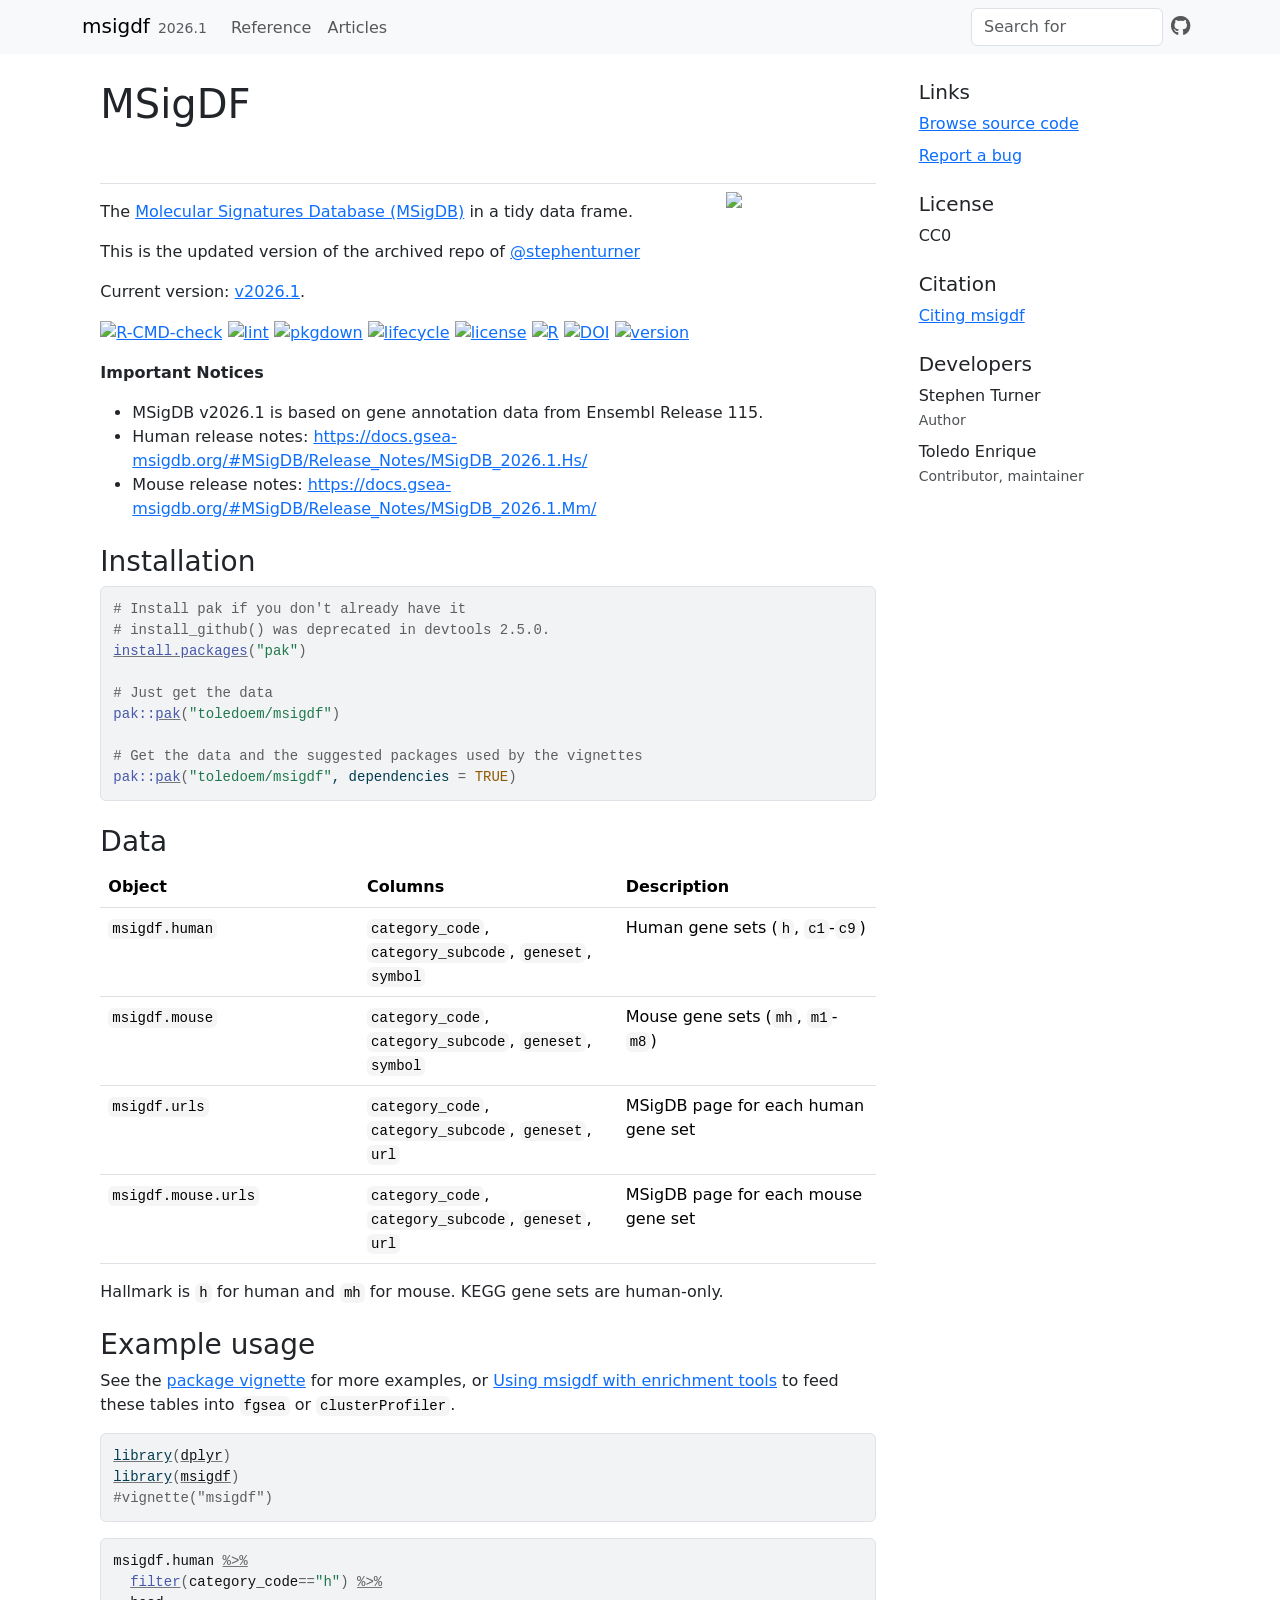
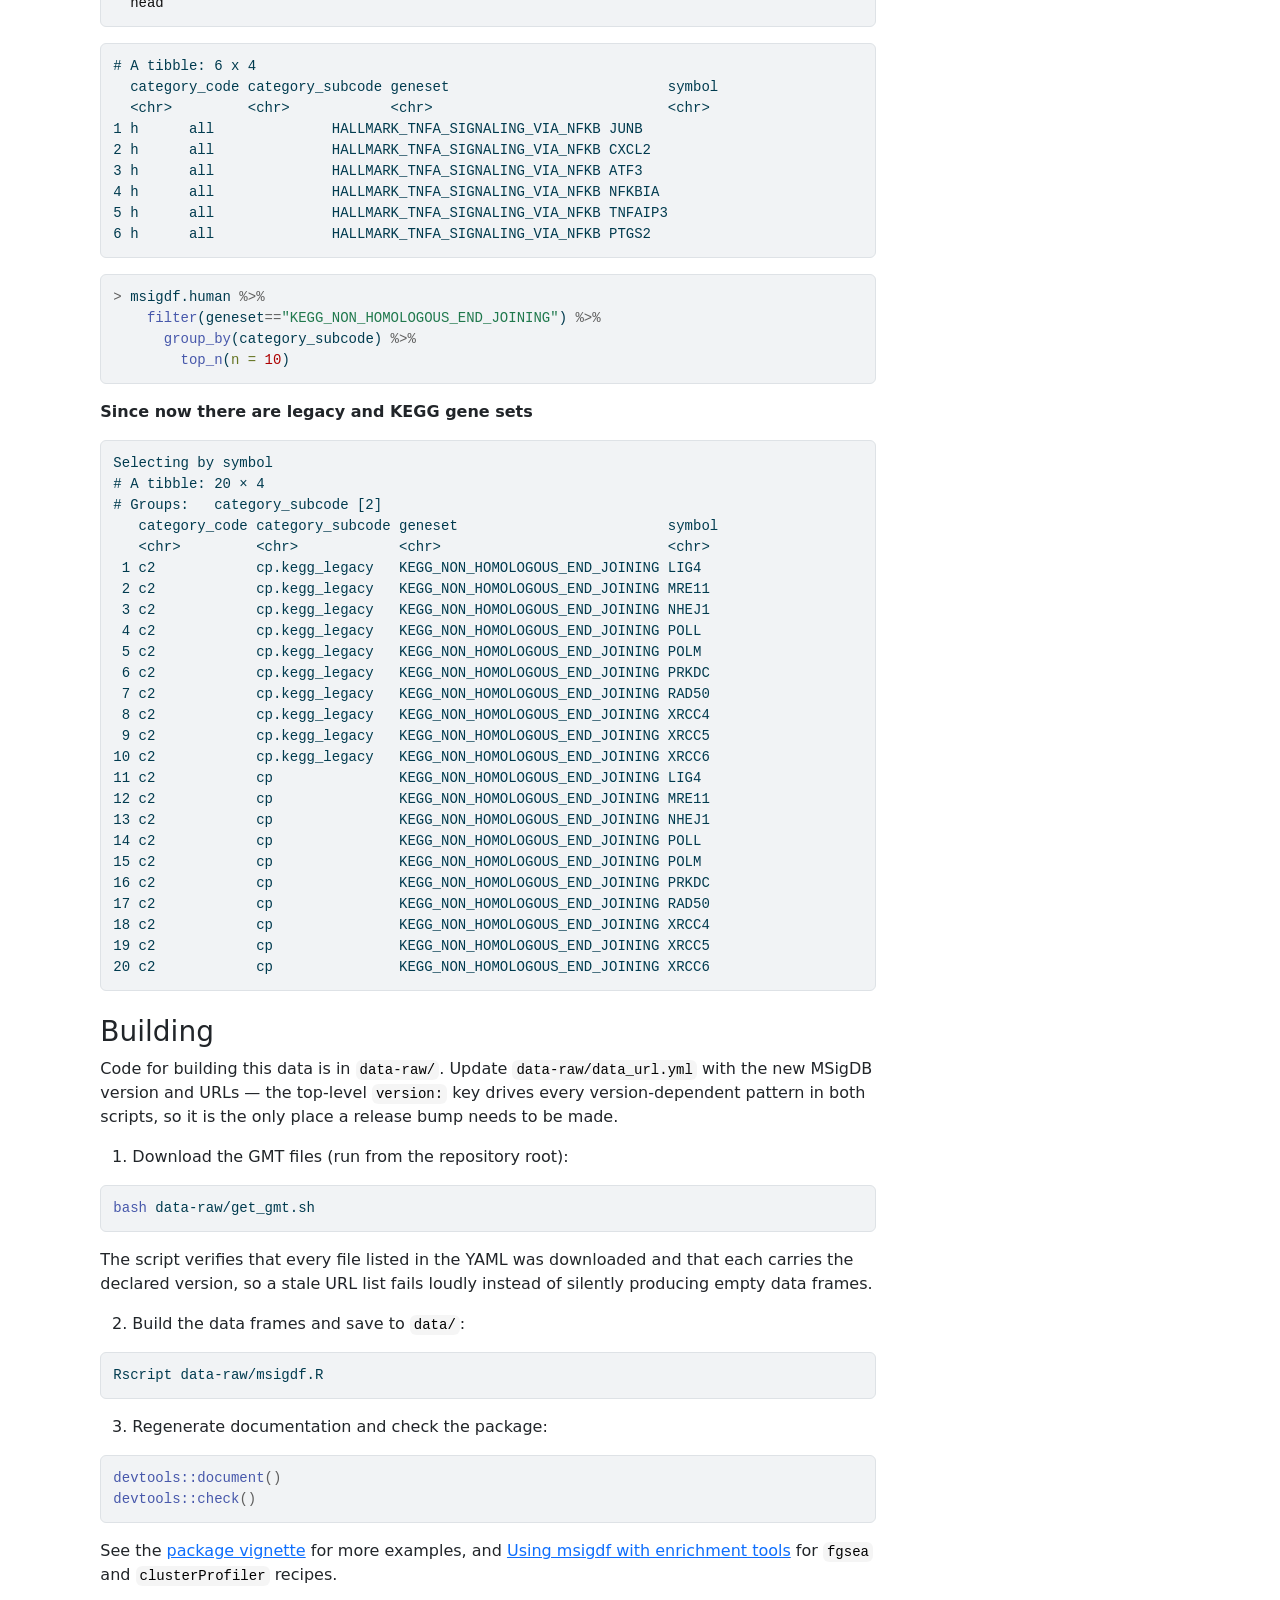
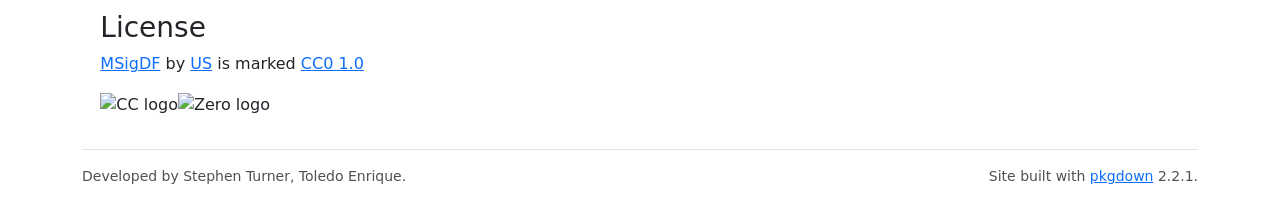
==== commit 08cf9a08: "Deploying to gh-pages from @ ToledoEM/msigdf@262ff8601137532864ae12b969d10a76ced8e12b 🚀" ====
--- a/index.html
+++ b/index.html
@@ -54,7 +54,7 @@
 <p>The <a href="https://www.gsea-msigdb.org/gsea/msigdb/index.jsp" class="external-link">Molecular Signatures Database (MSigDB)</a> in a tidy data frame.</p>
 <p>This is the updated version of the archived repo of <a href="https://github.com/stephenturner/msigdf/pull/1" class="external-link">@stephenturner</a></p>
 <p>Current version: <a href="https://docs.gsea-msigdb.org/#MSigDB/Release_Notes/MSigDB_Latest/" class="external-link">v2026.1</a>.</p>
-<p><a href="https://github.com/ToledoEM/msigdf/actions/workflows/R-CMD-check.yaml" class="external-link"><img src="https://img.shields.io/github/actions/workflow/status/ToledoEM/msigdf/R-CMD-check.yaml?branch=master&amp;label=R-CMD-check&amp;style=flat-square" alt="R-CMD-check"></a> <a href="https://github.com/ToledoEM/msigdf/actions/workflows/lint.yaml" class="external-link"><img src="https://img.shields.io/github/actions/workflow/status/ToledoEM/msigdf/lint.yaml?branch=master&amp;label=lint&amp;style=flat-square" alt="lint"></a> <a href="https://toledoem.github.io/msigdf/"><img src="https://img.shields.io/github/actions/workflow/status/ToledoEM/msigdf/pkgdown.yaml?branch=master&amp;label=pkgdown&amp;style=flat-square" alt="pkgdown"></a> <a href="https://app.codecov.io/gh/ToledoEM/msigdf?branch=master" class="external-link"><img src="https://img.shields.io/codecov/c/github/ToledoEM/msigdf?branch=master&amp;style=flat-square" alt="codecov"></a> <a href="https://lifecycle.r-lib.org/articles/stages.html#stable" class="external-link"><img src="https://img.shields.io/badge/lifecycle-stable-brightgreen?style=flat-square" alt="lifecycle"></a> <a href="https://creativecommons.org/publicdomain/zero/1.0/" class="external-link"><img src="https://img.shields.io/badge/license-CC0%201.0-lightgrey?style=flat-square" alt="license"></a> <a href="https://cran.r-project.org/" class="external-link"><img src="https://img.shields.io/badge/R-%3E%3D%203.5-blue?style=flat-square" alt="R"></a> <a href="https://doi.org/10.5281/zenodo.16815639" class="external-link"><img src="https://img.shields.io/badge/DOI-10.5281%2Fzenodo.16815639-blue?style=flat-square" alt="DOI"></a> <a href="https://github.com/ToledoEM/msigdf/releases" class="external-link"><img src="https://img.shields.io/badge/version-2026.1-blue?style=flat-square" alt="version"></a></p>
+<p><a href="https://github.com/ToledoEM/msigdf/actions/workflows/R-CMD-check.yaml" class="external-link"><img src="https://img.shields.io/github/actions/workflow/status/ToledoEM/msigdf/R-CMD-check.yaml?branch=master&amp;label=R-CMD-check&amp;style=flat-square" alt="R-CMD-check"></a> <a href="https://github.com/ToledoEM/msigdf/actions/workflows/lint.yaml" class="external-link"><img src="https://img.shields.io/github/actions/workflow/status/ToledoEM/msigdf/lint.yaml?branch=master&amp;label=lint&amp;style=flat-square" alt="lint"></a> <a href="https://toledoem.github.io/msigdf/"><img src="https://img.shields.io/github/actions/workflow/status/ToledoEM/msigdf/pkgdown.yaml?branch=master&amp;label=pkgdown&amp;style=flat-square" alt="pkgdown"></a> <a href="https://lifecycle.r-lib.org/articles/stages.html#stable" class="external-link"><img src="https://img.shields.io/badge/lifecycle-stable-brightgreen?style=flat-square" alt="lifecycle"></a> <a href="https://creativecommons.org/publicdomain/zero/1.0/" class="external-link"><img src="https://img.shields.io/badge/license-CC0%201.0-lightgrey?style=flat-square" alt="license"></a> <a href="https://cran.r-project.org/" class="external-link"><img src="https://img.shields.io/badge/R-%3E%3D%203.5-blue?style=flat-square" alt="R"></a> <a href="https://doi.org/10.5281/zenodo.16815639" class="external-link"><img src="https://img.shields.io/badge/DOI-10.5281%2Fzenodo.16815639-blue?style=flat-square" alt="DOI"></a> <a href="https://github.com/ToledoEM/msigdf/releases" class="external-link"><img src="https://img.shields.io/badge/version-2026.1-blue?style=flat-square" alt="version"></a></p>
 <p><strong>Important Notices</strong></p>
 <ul>
 <li>MSigDB v2026.1 is based on gene annotation data from Ensembl Release 115.</li>
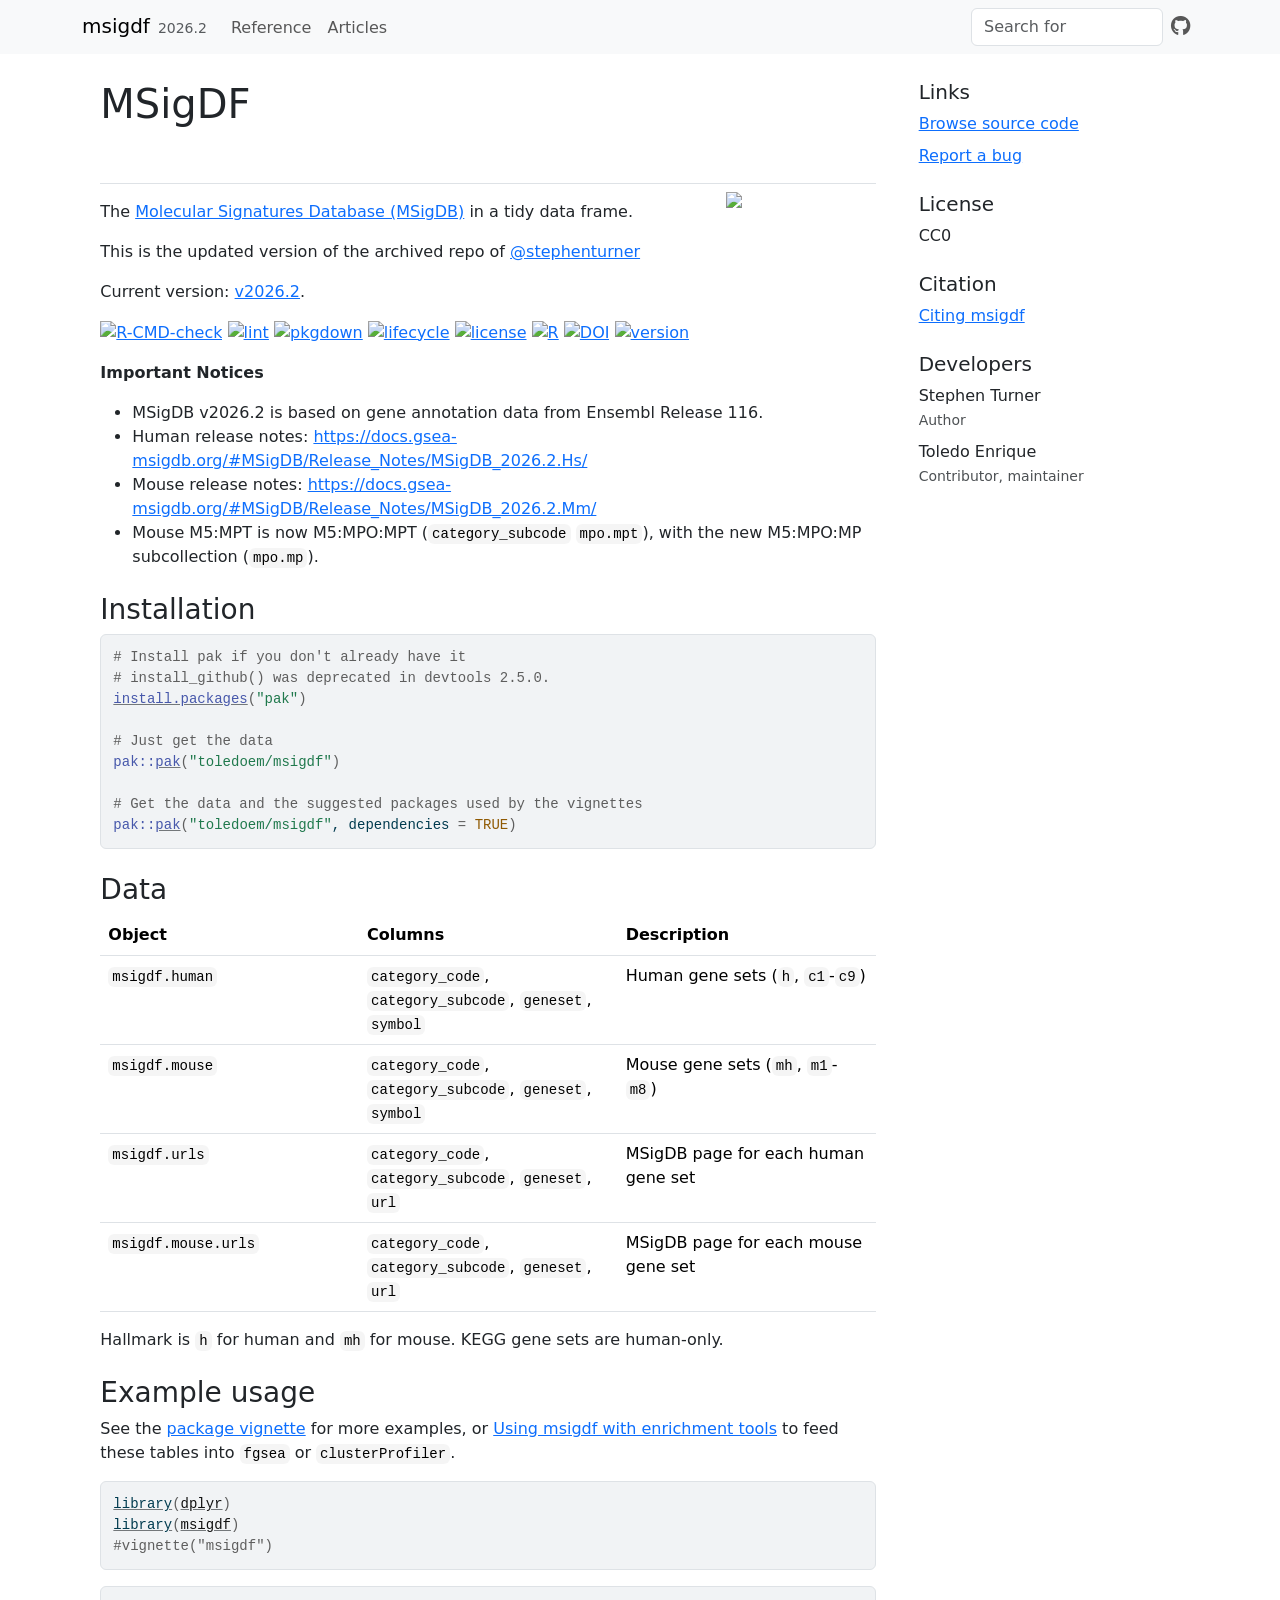
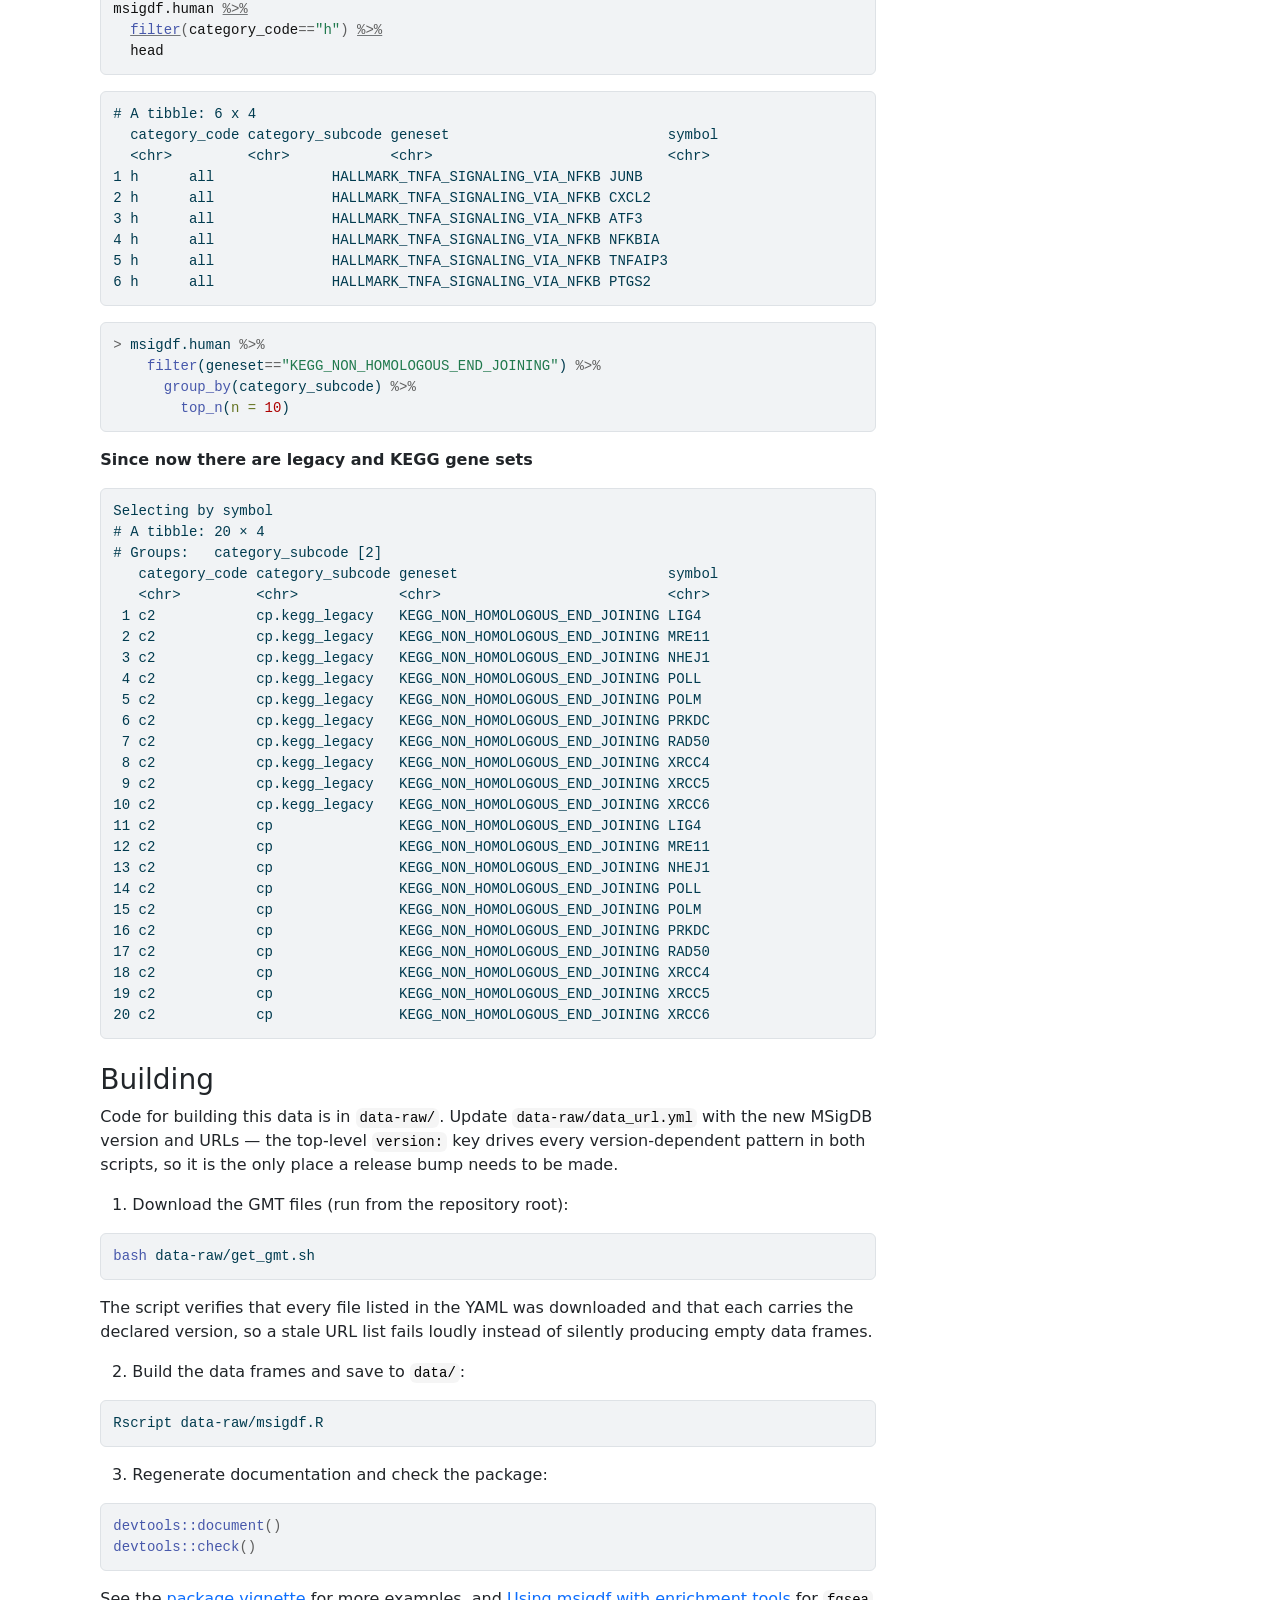
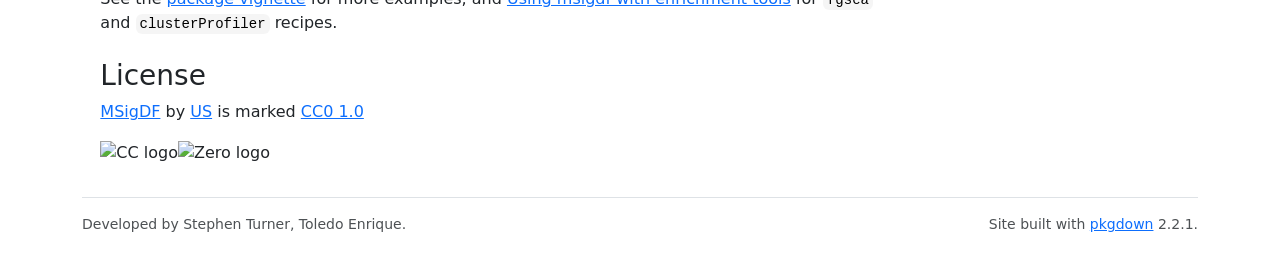
==== commit 11146ffd: "Deploying to gh-pages from @ ToledoEM/msigdf@492a9002e88ebc7699589f39e44dac27578a3eba 🚀" ====
--- a/index.html
+++ b/index.html
@@ -23,7 +23,7 @@
 
     <a class="navbar-brand me-2" href="index.html">msigdf</a>
 
-    <small class="nav-text text-muted me-auto" data-bs-toggle="tooltip" data-bs-placement="bottom" title="">2026.1</small>
+    <small class="nav-text text-muted me-auto" data-bs-toggle="tooltip" data-bs-placement="bottom" title="">2026.2</small>
 
 
     <button class="navbar-toggler" type="button" data-bs-toggle="collapse" data-bs-target="#navbar" aria-controls="navbar" aria-expanded="false" aria-label="Toggle navigation">
@@ -53,15 +53,16 @@
 <p><img src="https://toledoem.github.io/img/msigdf_logo.png" align="right" width="150/"></p>
 <p>The <a href="https://www.gsea-msigdb.org/gsea/msigdb/index.jsp" class="external-link">Molecular Signatures Database (MSigDB)</a> in a tidy data frame.</p>
 <p>This is the updated version of the archived repo of <a href="https://github.com/stephenturner/msigdf/pull/1" class="external-link">@stephenturner</a></p>
-<p>Current version: <a href="https://docs.gsea-msigdb.org/#MSigDB/Release_Notes/MSigDB_Latest/" class="external-link">v2026.1</a>.</p>
-<p><a href="https://github.com/ToledoEM/msigdf/actions/workflows/R-CMD-check.yaml" class="external-link"><img src="https://img.shields.io/github/actions/workflow/status/ToledoEM/msigdf/R-CMD-check.yaml?branch=master&amp;label=R-CMD-check&amp;style=flat-square" alt="R-CMD-check"></a> <a href="https://github.com/ToledoEM/msigdf/actions/workflows/lint.yaml" class="external-link"><img src="https://img.shields.io/github/actions/workflow/status/ToledoEM/msigdf/lint.yaml?branch=master&amp;label=lint&amp;style=flat-square" alt="lint"></a> <a href="https://toledoem.github.io/msigdf/"><img src="https://img.shields.io/github/actions/workflow/status/ToledoEM/msigdf/pkgdown.yaml?branch=master&amp;label=pkgdown&amp;style=flat-square" alt="pkgdown"></a> <a href="https://lifecycle.r-lib.org/articles/stages.html#stable" class="external-link"><img src="https://img.shields.io/badge/lifecycle-stable-brightgreen?style=flat-square" alt="lifecycle"></a> <a href="https://creativecommons.org/publicdomain/zero/1.0/" class="external-link"><img src="https://img.shields.io/badge/license-CC0%201.0-lightgrey?style=flat-square" alt="license"></a> <a href="https://cran.r-project.org/" class="external-link"><img src="https://img.shields.io/badge/R-%3E%3D%203.5-blue?style=flat-square" alt="R"></a> <a href="https://doi.org/10.5281/zenodo.16815639" class="external-link"><img src="https://img.shields.io/badge/DOI-10.5281%2Fzenodo.16815639-blue?style=flat-square" alt="DOI"></a> <a href="https://github.com/ToledoEM/msigdf/releases" class="external-link"><img src="https://img.shields.io/badge/version-2026.1-blue?style=flat-square" alt="version"></a></p>
+<p>Current version: <a href="https://docs.gsea-msigdb.org/#MSigDB/Release_Notes/MSigDB_Latest/" class="external-link">v2026.2</a>.</p>
+<p><a href="https://github.com/ToledoEM/msigdf/actions/workflows/R-CMD-check.yaml" class="external-link"><img src="https://img.shields.io/github/actions/workflow/status/ToledoEM/msigdf/R-CMD-check.yaml?branch=master&amp;label=R-CMD-check&amp;style=flat-square" alt="R-CMD-check"></a> <a href="https://github.com/ToledoEM/msigdf/actions/workflows/lint.yaml" class="external-link"><img src="https://img.shields.io/github/actions/workflow/status/ToledoEM/msigdf/lint.yaml?branch=master&amp;label=lint&amp;style=flat-square" alt="lint"></a> <a href="https://toledoem.github.io/msigdf/"><img src="https://img.shields.io/github/actions/workflow/status/ToledoEM/msigdf/pkgdown.yaml?branch=master&amp;label=pkgdown&amp;style=flat-square" alt="pkgdown"></a> <a href="https://lifecycle.r-lib.org/articles/stages.html#stable" class="external-link"><img src="https://img.shields.io/badge/lifecycle-stable-brightgreen?style=flat-square" alt="lifecycle"></a> <a href="https://creativecommons.org/publicdomain/zero/1.0/" class="external-link"><img src="https://img.shields.io/badge/license-CC0%201.0-lightgrey?style=flat-square" alt="license"></a> <a href="https://cran.r-project.org/" class="external-link"><img src="https://img.shields.io/badge/R-%3E%3D%203.5-blue?style=flat-square" alt="R"></a> <a href="https://doi.org/10.5281/zenodo.16815639" class="external-link"><img src="https://img.shields.io/badge/DOI-10.5281%2Fzenodo.16815639-blue?style=flat-square" alt="DOI"></a> <a href="https://github.com/ToledoEM/msigdf/releases" class="external-link"><img src="https://img.shields.io/badge/version-2026.2-blue?style=flat-square" alt="version"></a></p>
 <p><strong>Important Notices</strong></p>
 <ul>
-<li>MSigDB v2026.1 is based on gene annotation data from Ensembl Release 115.</li>
-<li>Human release notes: <a href="https://docs.gsea-msigdb.org/#MSigDB/Release_Notes/MSigDB_2026.1.Hs/" class="external-link uri">https://docs.gsea-msigdb.org/#MSigDB/Release_Notes/MSigDB_2026.1.Hs/</a>
+<li>MSigDB v2026.2 is based on gene annotation data from Ensembl Release 116.</li>
+<li>Human release notes: <a href="https://docs.gsea-msigdb.org/#MSigDB/Release_Notes/MSigDB_2026.2.Hs/" class="external-link uri">https://docs.gsea-msigdb.org/#MSigDB/Release_Notes/MSigDB_2026.2.Hs/</a>
 </li>
-<li>Mouse release notes: <a href="https://docs.gsea-msigdb.org/#MSigDB/Release_Notes/MSigDB_2026.1.Mm/" class="external-link uri">https://docs.gsea-msigdb.org/#MSigDB/Release_Notes/MSigDB_2026.1.Mm/</a>
+<li>Mouse release notes: <a href="https://docs.gsea-msigdb.org/#MSigDB/Release_Notes/MSigDB_2026.2.Mm/" class="external-link uri">https://docs.gsea-msigdb.org/#MSigDB/Release_Notes/MSigDB_2026.2.Mm/</a>
 </li>
+<li>Mouse M5:MPT is now M5:MPO:MPT (<code>category_subcode</code> <code>mpo.mpt</code>), with the new M5:MPO:MP subcollection (<code>mpo.mp</code>).</li>
 </ul>
 <div class="section level2">
 <h2 id="installation">Installation<a class="anchor" aria-label="anchor" href="#installation"></a>
